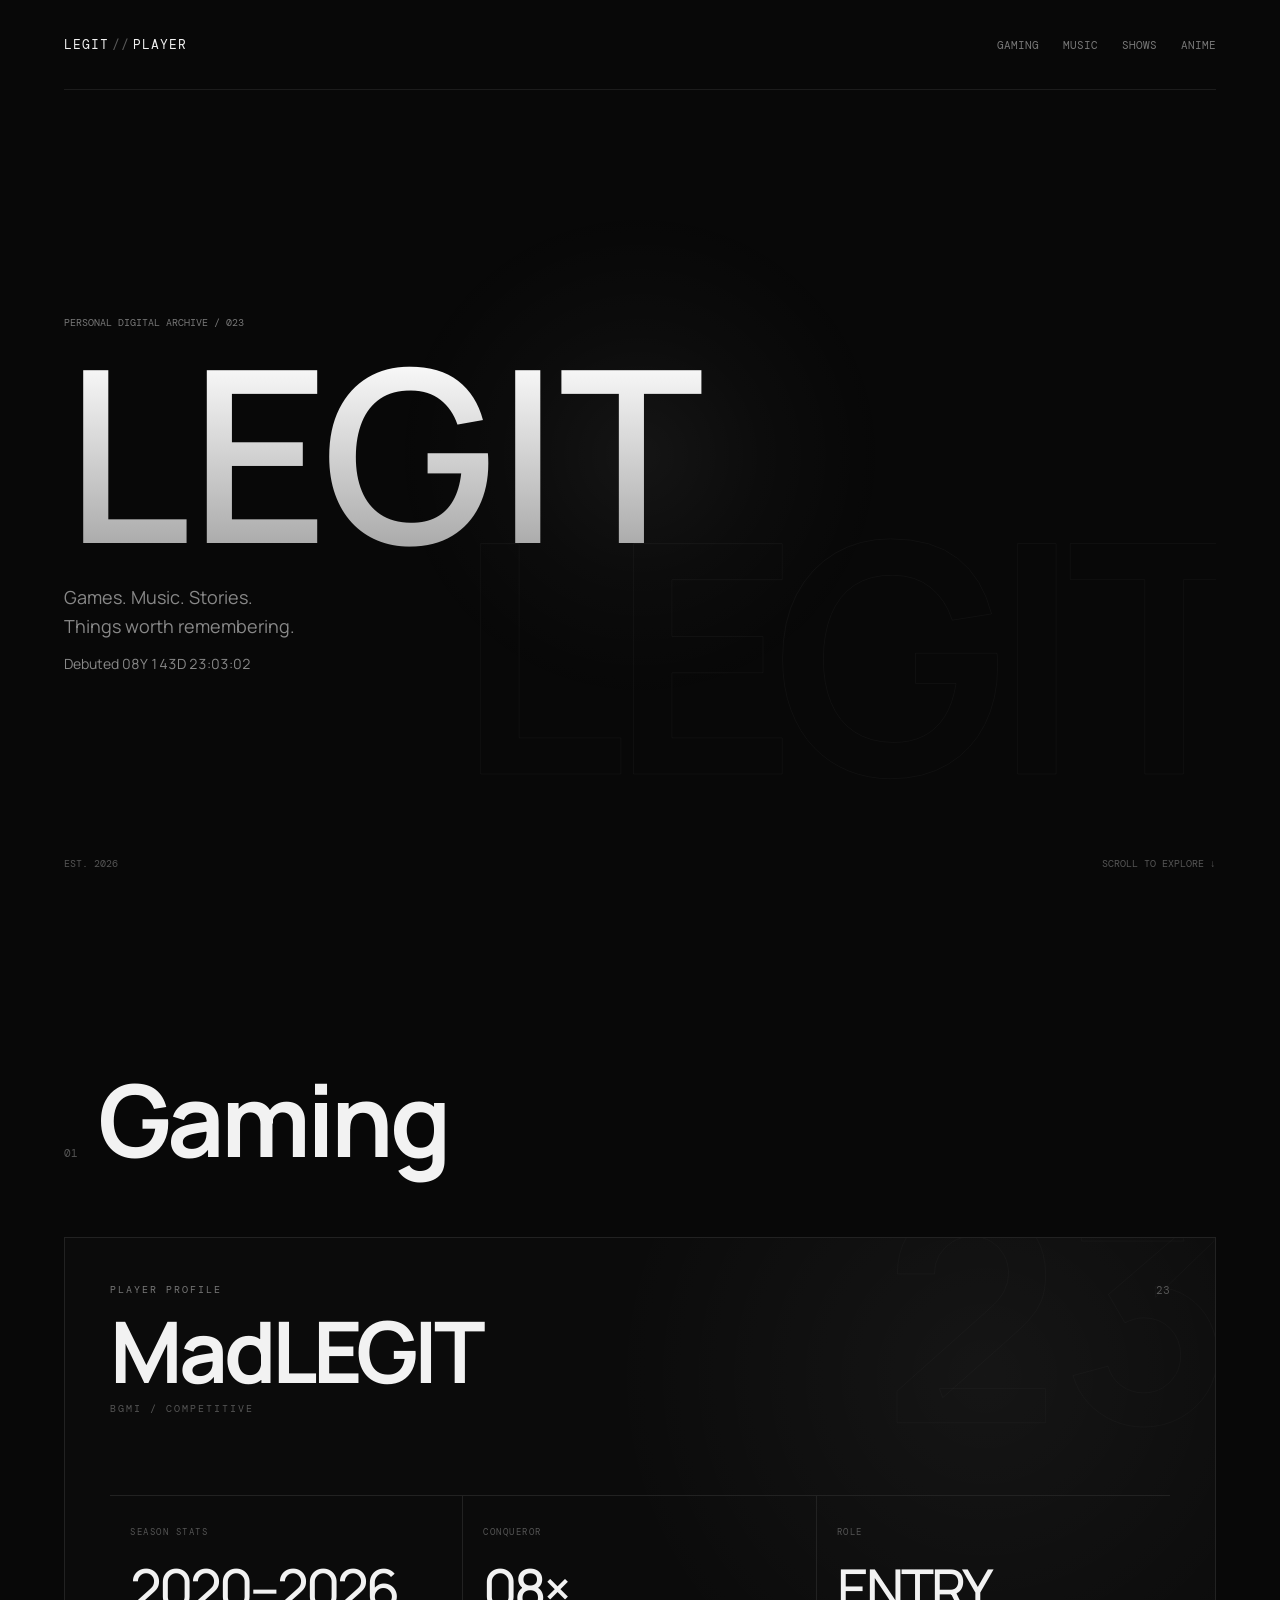
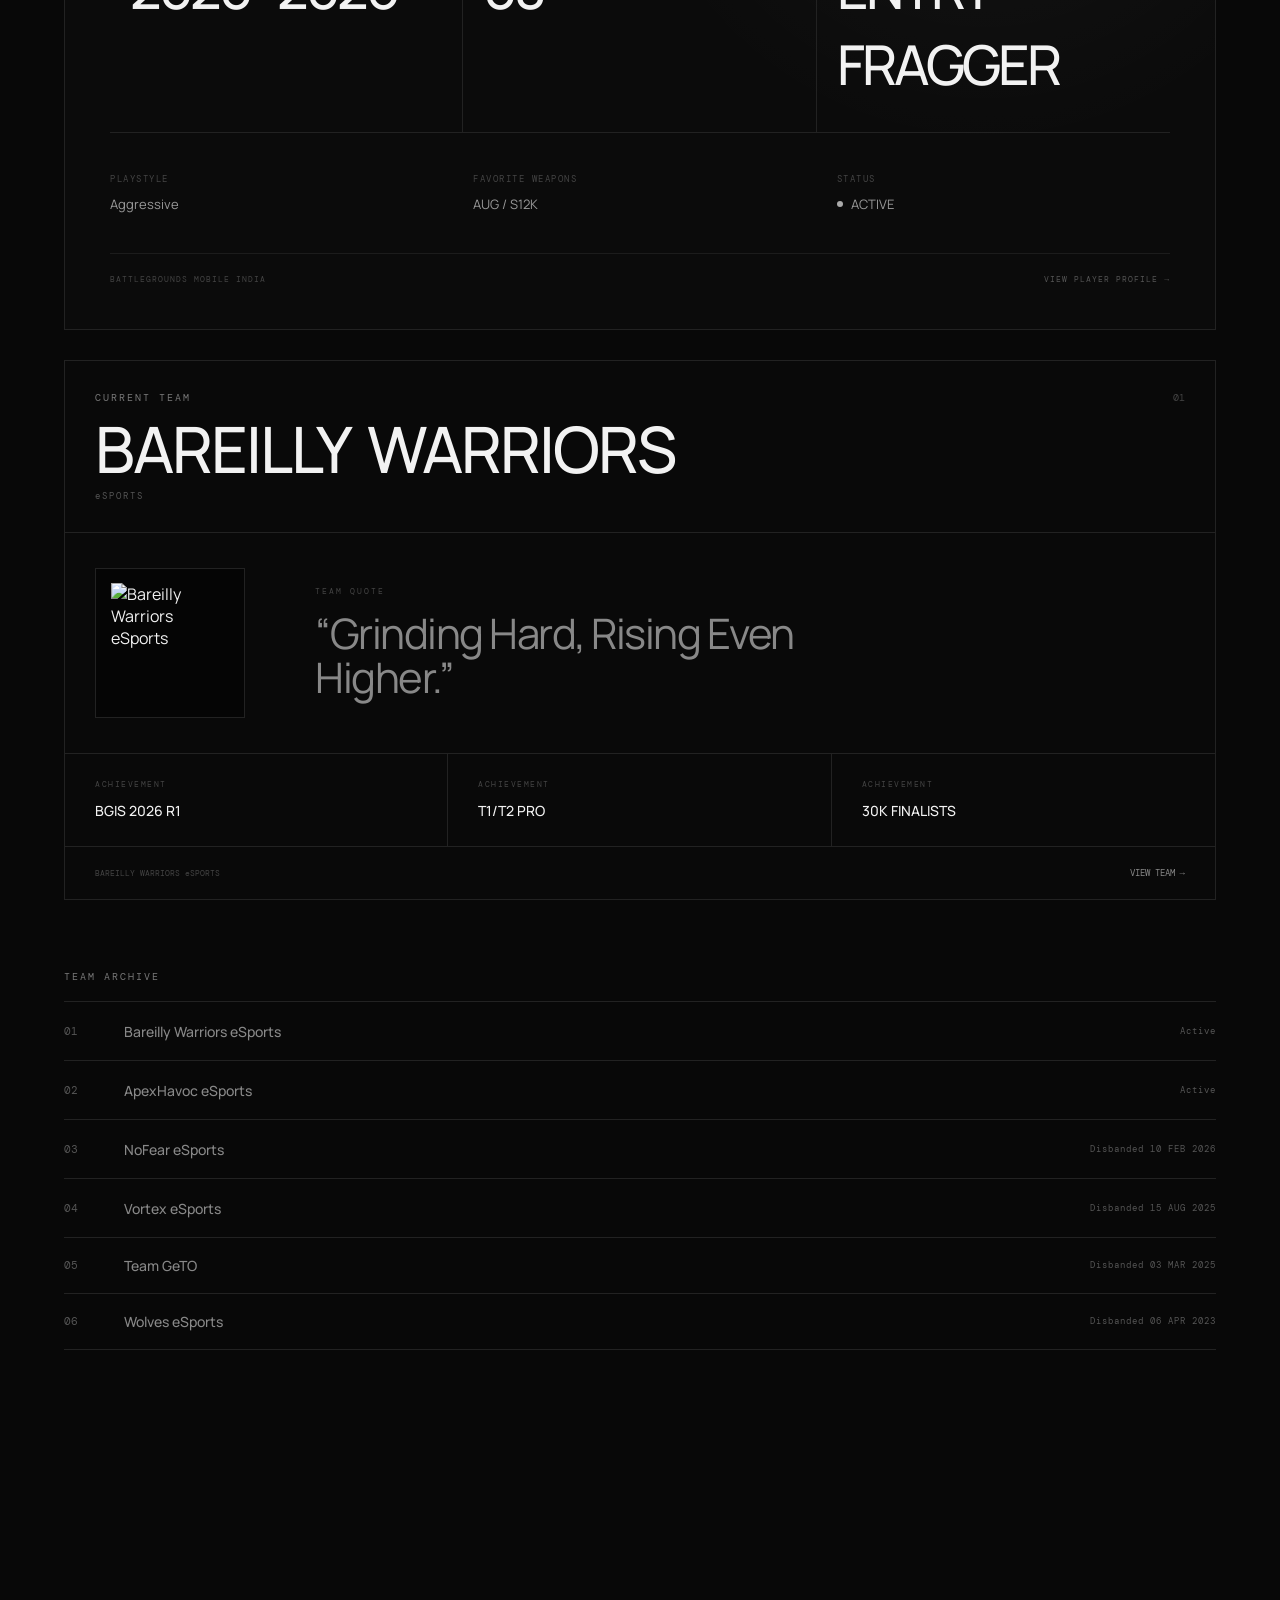
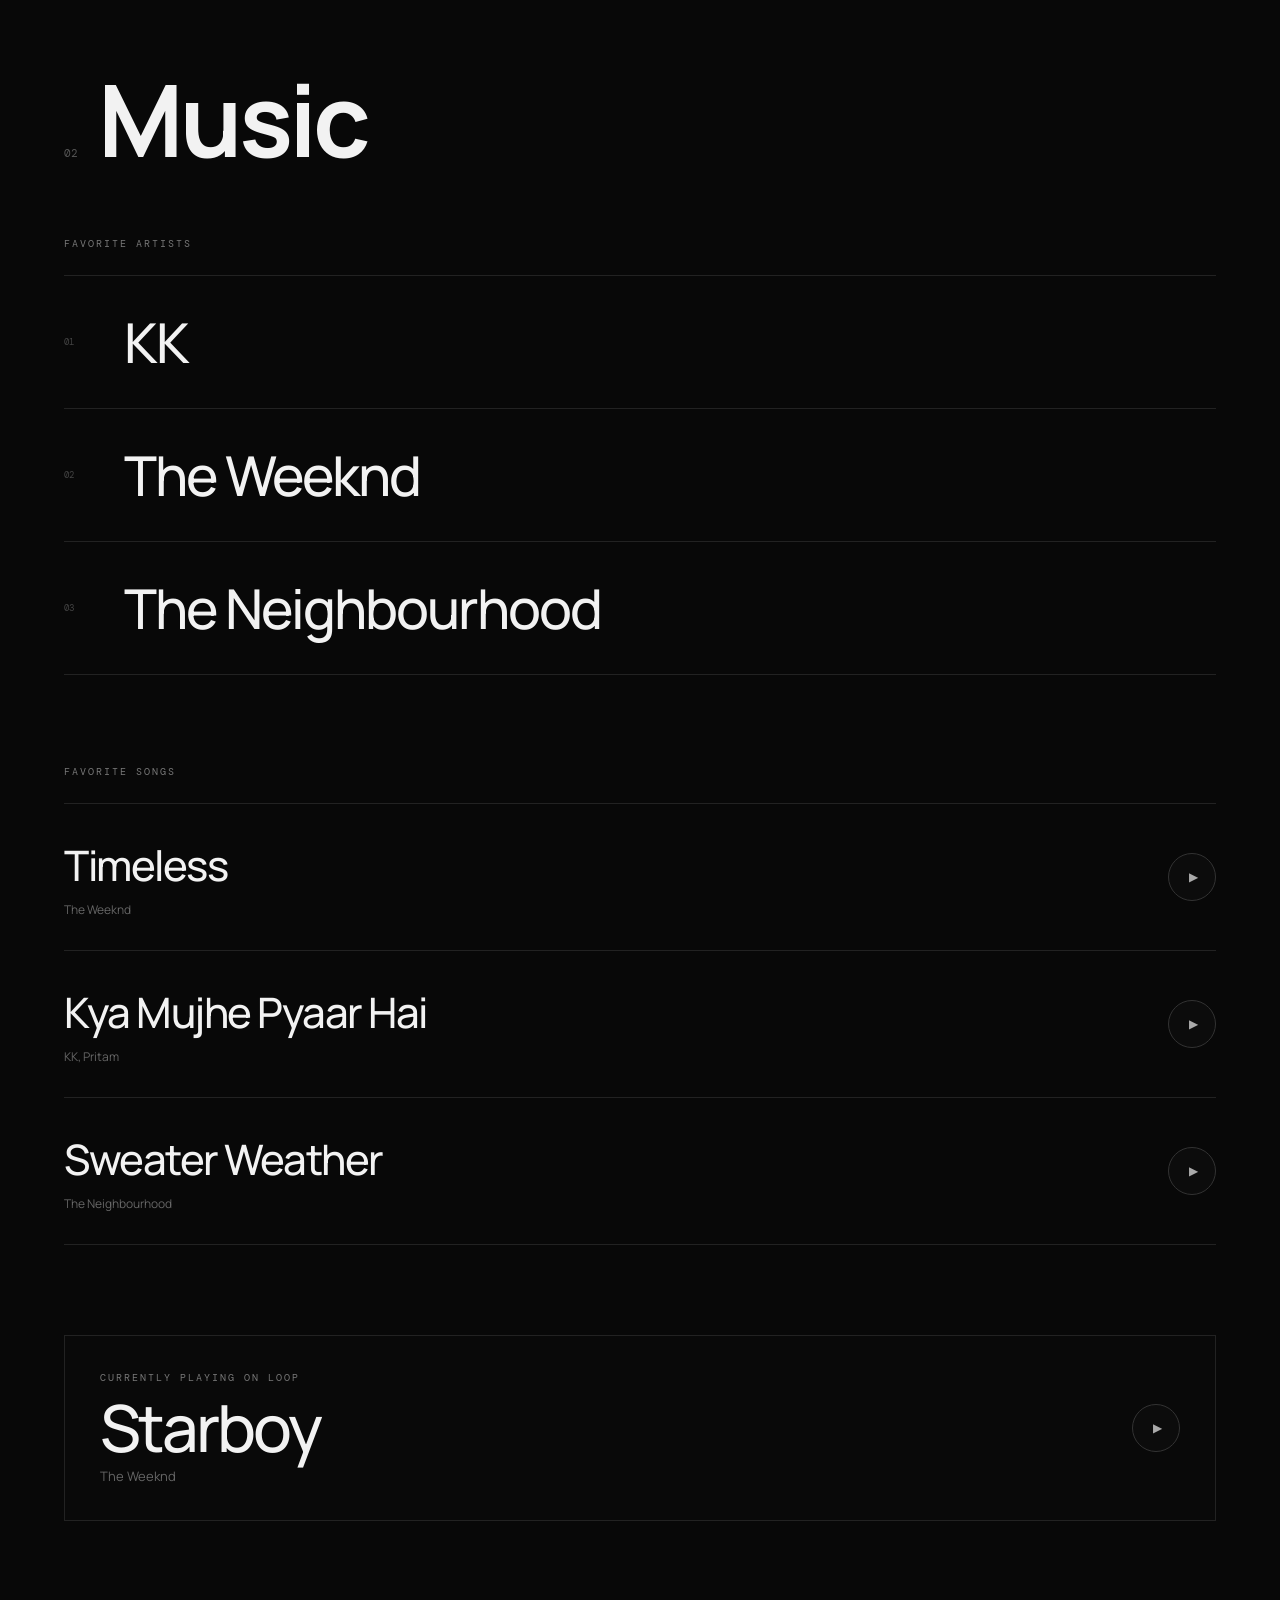
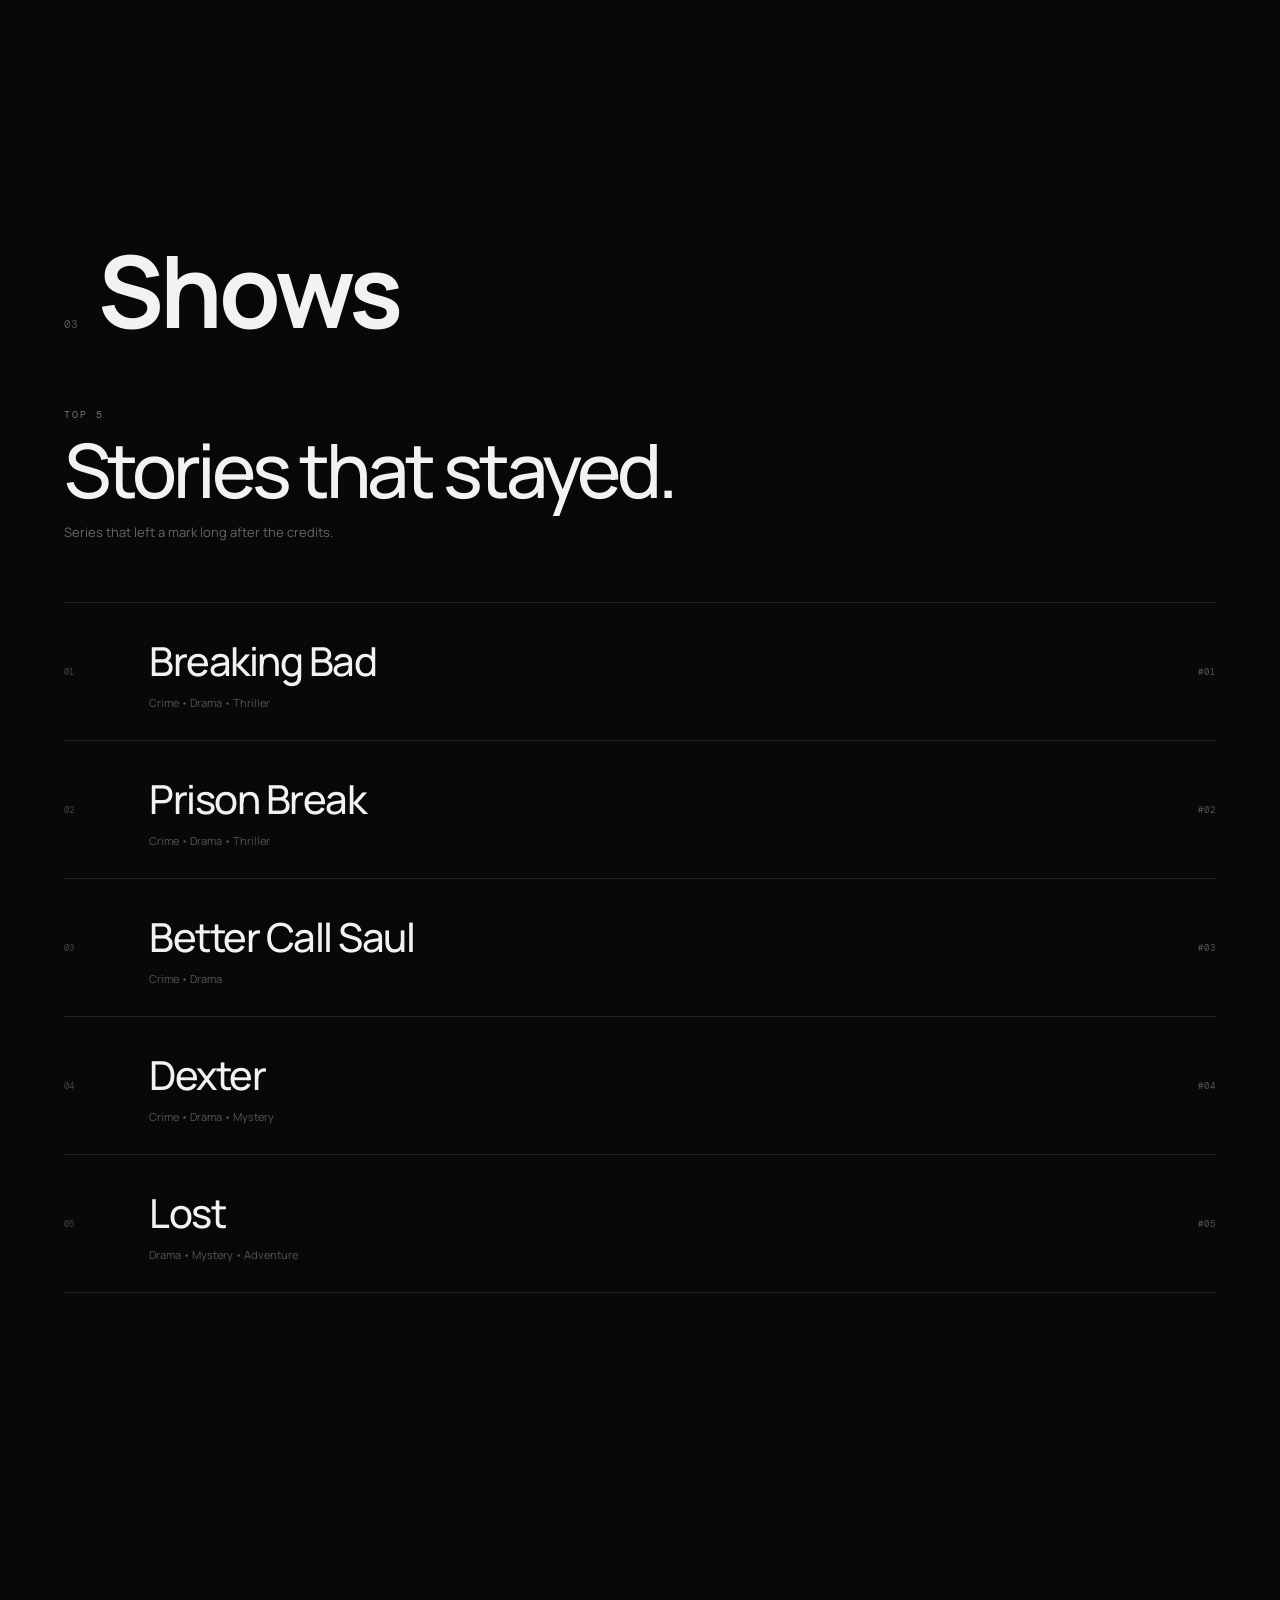
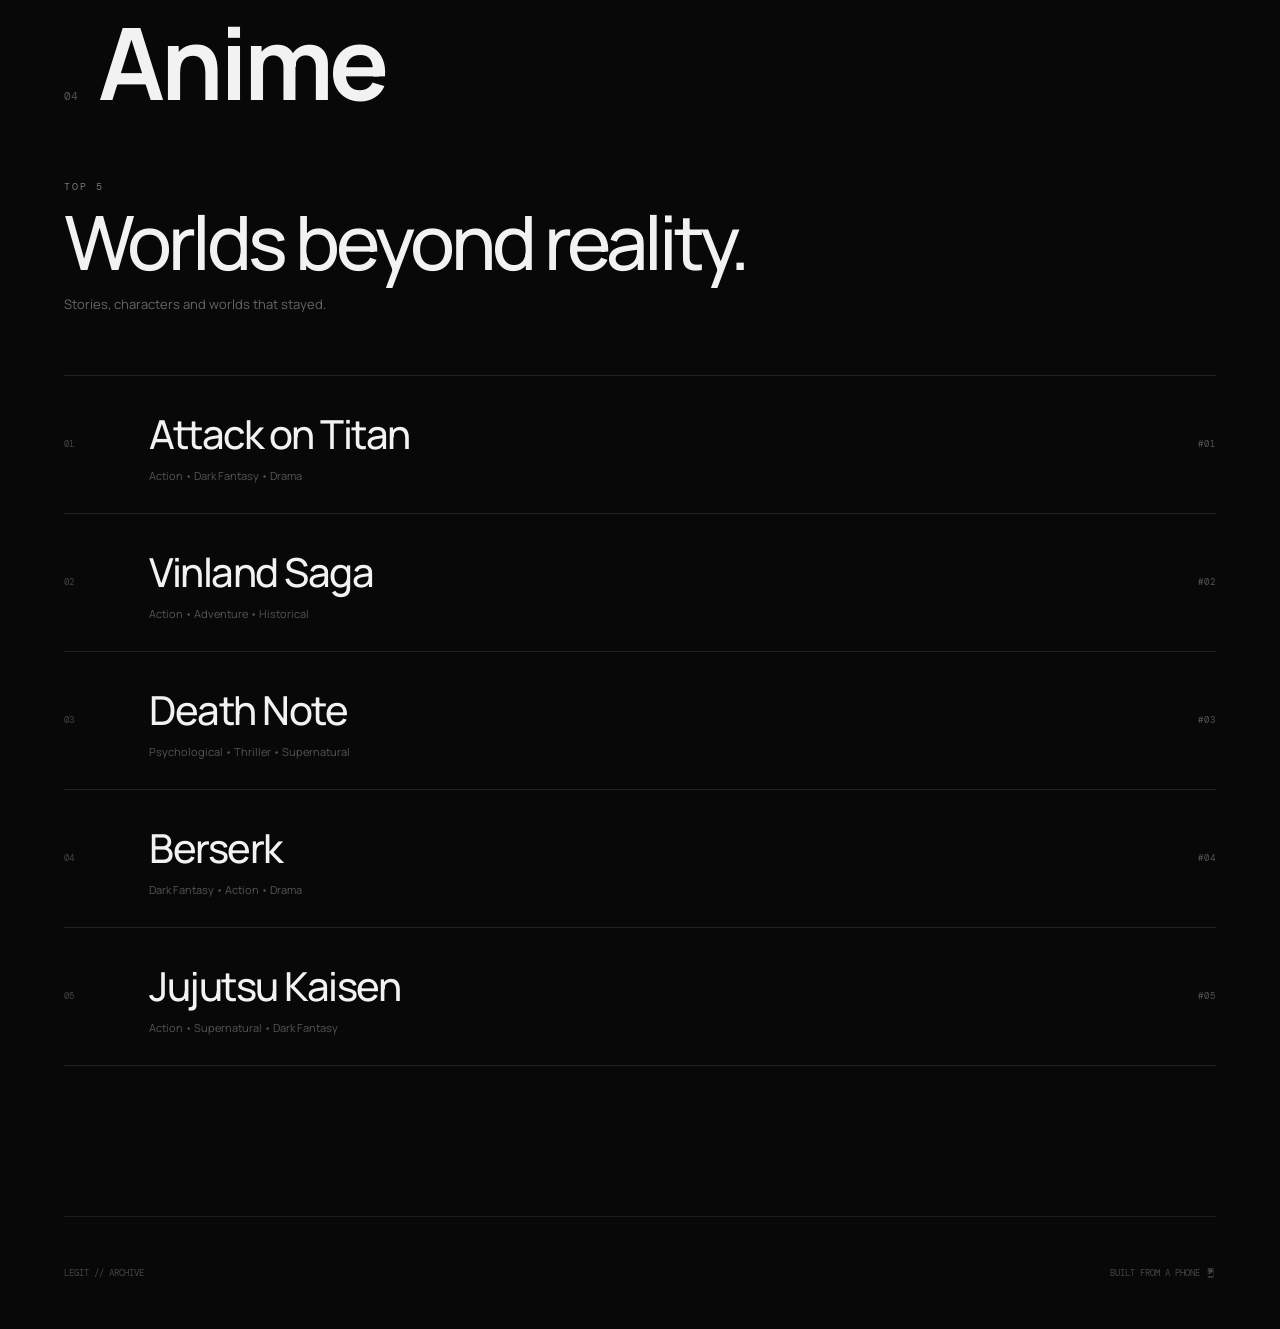
==== index.html @ 31fd77e0 "Add files via upload" ====
<!DOCTYPE html>
<html lang="en">
<head>
    <meta charset="UTF-8">
    <meta name="viewport" content="width=device-width, initial-scale=1.0">

    <title>LEGIT // ARCHIVE</title>

    <link rel="stylesheet" href="style.css">
</head>

<body>

    <main class="site">

        <!-- NAVIGATION -->
        <nav class="navbar">
            <a href="index.html" class="logo">
    LEGIT<span>//</span>PLAYER
</a>

            <div class="nav-links">
                <a href="#gaming">Gaming</a>
                <a href="#music">Music</a>
                <a href="#shows">Shows</a>
                <a href="#anime">Anime</a>
            </div>
        </nav>


        <!-- HERO -->
        <section class="hero">

    <div class="hero-glow"></div>

    <div class="hero-content">

        <p class="eyebrow">PERSONAL DIGITAL ARCHIVE / 023</p>

        <h1>LEGIT</h1>

        <p class="hero-subtitle">
            Games. Music. Stories.<br>
            Things worth remembering.
        </p>
        <p class="archive-debut">
    Debuted <span id="debut-timer">00Y 00D 00:00:00</span>
</p>

    </div>

    <div class="hero-ghost">
        LEGIT
    </div>

    <div class="hero-bottom">
        <span>EST. 2026</span>
        <span>SCROLL TO EXPLORE ↓</span>
    </div>

</section>


        <!-- GAMING -->
        <section class="section gaming-section" id="gaming">

    <div class="section-heading">
        <span>01</span>
        <h2>Gaming</h2>
    </div>


    <div class="player-card">

        <!-- TOP -->

        <div class="player-top">

            <div>
                <p class="label">PLAYER PROFILE</p>

                <a href="player.html" class="player-name-link">
    <h3>MadLEGIT</h3>
</a>

                <p class="player-game">
                    BGMI / COMPETITIVE
                </p>
            </div>

            <div class="player-number">
                23
            </div>

        </div>


        <!-- STATS -->

        <div class="player-stats">

            <div class="big-stat">
                <span>SEASON STATS</span>
                <strong>
    <a href="kd.html">2020–2026</a>
</strong>
            </div>

            <div class="big-stat">
                <span>CONQUEROR</span>
                <strong>08×</strong>
            </div>

            <div class="big-stat">
                <span>ROLE</span>
                <strong>ENTRY FRAGGER</strong>
            </div>

        </div>


        <!-- DETAILS -->

        <div class="player-details">

            <div class="detail">

                <span class="detail-label">
                    PLAYSTYLE
                </span>

                <p>
                    Aggressive
                </p>

            </div>


            <div class="detail">

                <span class="detail-label">
                    FAVORITE WEAPONS
                </span>

                <p>
                    AUG / S12K
                </p>

            </div>


            <div class="detail">

                <span class="detail-label">
                    STATUS
                </span>

                <p class="status">
                    <span></span>
                    ACTIVE
                </p>

            </div>

        </div>


        <!-- FOOTER -->

        <div class="player-footer">

    <span>
        BATTLEGROUNDS MOBILE INDIA
    </span>

    <a href="player.html">
        VIEW PLAYER PROFILE →
    </a>

</div>

        </div>


    <!-- CURRENT TEAM -->

    <div class="current-team-card">

        <div class="team-card-top">

            <div>
                <p class="label">CURRENT TEAM</p>

                <h3>BAREILLY WARRIORS</h3>

                <p class="team-card-type">
                    eSPORTS
                </p>
            </div>

            <div class="team-card-number">
                01
            </div>

        </div>


        <div class="team-card-middle">

            <div class="team-mini-logo">
                <img
                    src="assets/bareilly-warriors-logo.png"
                    alt="Bareilly Warriors eSports"
                >
            </div>

            <div class="team-quote">
                <span>TEAM QUOTE</span>

                <p>
                    “Grinding Hard, Rising Even Higher.”
                </p>
            </div>

        </div>


        <div class="team-card-stats">

            <div>
                <span>ACHIEVEMENT</span>
                <strong>BGIS 2026 R1</strong>
            </div>

            <div>
                <span>ACHIEVEMENT</span>
                <strong>T1/T2 PRO</strong>
            </div>

            <div>
                <span>ACHIEVEMENT</span>
                <strong>30K FINALISTS</strong>
            </div>

        </div>


        <div class="team-card-footer">

            <span>
                BAREILLY WARRIORS eSPORTS
            </span>

            <a href="team.html">
                VIEW TEAM →
            </a>

        </div>

    </div>
    
          <!-- TEAM ARCHIVE -->

<div class="team-archive">

    <div class="team-archive-heading">
        <p class="label">TEAM ARCHIVE</p>
    </div>

    <div class="team-archive-list">

        <div class="team-archive-item">
            <span class="team-archive-number">01</span>
            <a href="team.html">
                <strong>Bareilly Warriors eSports</strong>
            </a>
            <span class="team-archive-status">Active</span>
        </div>

        <div class="team-archive-item">
            <span class="team-archive-number">02</span>
            <a href="team2.html">
                <strong>ApexHavoc eSports</strong>
            </a>
            <span class="team-archive-status">Active</span>
        </div>

        <div class="team-archive-item">
            <span class="team-archive-number">03</span>
            <a href="team4.html">
                <strong>NoFear eSports</strong>
            </a>
            <span class="team-archive-status">Disbanded 10 FEB 2026</span>
        </div>

        <div class="team-archive-item">
            <span class="team-archive-number">04</span>
            <a href="team3.html">
                <strong>Vortex eSports</strong>
            </a>
            <span class="team-archive-status">Disbanded 15 AUG 2025</span>
        </div>

        <div class="team-archive-item">
            <span class="team-archive-number">05</span>
            <strong>Team GeTO</strong>
            <span class="team-archive-status">Disbanded 03 MAR 2025</span>
        </div>

        <div class="team-archive-item">
            <span class="team-archive-number">06</span>
            <strong>Wolves eSports</strong>
            <span class="team-archive-status">Disbanded 06 APR 2023</span>
        </div>

    </div>

</div>

</section>


        <!-- MUSIC -->
<section class="section" id="music">

    <div class="section-heading">
        <span>02</span>
        <h2>Music</h2>
    </div>


    <!-- FAVORITE ARTISTS -->

    <div class="music-block">

        <div class="music-block-heading">
            <p class="label">FAVORITE ARTISTS</p>
        </div>

        <div class="artist-list">

            <div class="artist-item">
                <span>01</span>
                <strong>KK</strong>
            </div>

            <div class="artist-item">
                <span>02</span>
                <strong>The Weeknd</strong>
            </div>

            <div class="artist-item">
                <span>03</span>
                <strong>The Neighbourhood</strong>
            </div>

        </div>

    </div>


    <!-- FAVORITE SONGS -->

    <div class="music-block">

        <div class="music-block-heading">
            <p class="label">FAVORITE SONGS</p>
        </div>

        <div class="song-list">

    <div class="song-item">

        <div class="song-info">
            <h3>Timeless</h3>
            <p>The Weeknd</p>
        </div>

        <button class="play-btn" data-song="music/timeless.mp3">
            ▶
        </button>

    </div>


    <div class="song-item">

        <div class="song-info">
            <h3>Kya Mujhe Pyaar Hai</h3>
            <p>KK, Pritam</p>
        </div>

        <button class="play-btn" data-song="music/kya-mujhe-pyaar-hai.mp3">
            ▶
        </button>

    </div>


    <div class="song-item">

        <div class="song-info">
            <h3>Sweater Weather</h3>
            <p>The Neighbourhood</p>
        </div>

        <button class="play-btn" data-song="music/sweater-weather.mp3">
            ▶
        </button>

    </div>

</div>

    </div>


    <!-- CURRENTLY PLAYING -->

    <div class="now-playing">

    <div class="now-playing-info">

        <p class="label">
            CURRENTLY PLAYING ON LOOP
        </p>

        <h3>Starboy</h3>

        <p>The Weeknd</p>

    </div>

    <button
        class="play-btn"
        data-song="music/starboy.mp3"
    >
        ▶
    </button>

</div>

</div>

    </div>

</section>


   <!-- SHOWS -->
<section class="section" id="shows">

    <div class="section-heading">
        <span>03</span>
        <h2>Shows</h2>
    </div>

    <div class="shows-intro">

        <p class="label">TOP 5</p>

        <h3>Stories that stayed.</h3>

        <p>
            Series that left a mark long after the credits.
        </p>

    </div>

    <div class="show-list">

        <!-- 01 -->
        <div class="show-item">

            <span class="show-number">01</span>

            <div class="show-info">

                <button class="show-title" type="button">
                    Breaking Bad
                </button>

                <p>Crime • Drama • Thriller</p>

                <div class="watch-panel">
                    <a href="https://www.fmovies.gd/tv/1396" target="_blank">
                        WATCH NOW →
                    </a>
                </div>

            </div>

            <span class="show-status">#01</span>

        </div>


        <!-- 02 -->
        <div class="show-item">

            <span class="show-number">02</span>

            <div class="show-info">

                <button class="show-title" type="button">
                    Prison Break
                </button>

                <p>Crime • Drama • Thriller</p>

                <div class="watch-panel">
                    <a href="https://www.fmovies.gd/tv/2288" target="_blank">
                        WATCH NOW →
                    </a>
                </div>

            </div>

            <span class="show-status">#02</span>

        </div>


        <!-- 03 -->
        <div class="show-item">

            <span class="show-number">03</span>

            <div class="show-info">

                <button class="show-title" type="button">
                    Better Call Saul
                </button>

                <p>Crime • Drama</p>

                <div class="watch-panel">
                    <a href="https://www.fmovies.gd/tv/60059" target="_blank">
                        WATCH NOW →
                    </a>
                </div>

            </div>

            <span class="show-status">#03</span>

        </div>


        <!-- 04 -->
        <div class="show-item">

            <span class="show-number">04</span>

            <div class="show-info">

                <button class="show-title" type="button">
                    Dexter
                </button>

                <p>Crime • Drama • Mystery</p>

                <div class="watch-panel">
                    <a href="https://www.fmovies.gd/tv/1405" target="_blank">
                        WATCH NOW →
                    </a>
                </div>

            </div>

            <span class="show-status">#04</span>

        </div>


        <!-- 05 -->
        <div class="show-item">

            <span class="show-number">05</span>

            <div class="show-info">

                <button class="show-title" type="button">
                    Lost
                </button>

                <p>Drama • Mystery • Adventure</p>

                <div class="watch-panel">
                    <a href="https://www.fmovies.gd/tv/4607" target="_blank">
                        WATCH NOW →
                    </a>
                </div>

            </div>

            <span class="show-status">#05</span>

        </div>

    </div>

</section>


<!-- ANIME -->
<section class="section" id="anime">

    <div class="section-heading">
        <span>04</span>
        <h2>Anime</h2>
    </div>

    <div class="shows-intro">

        <p class="label">TOP 5</p>

        <h3>Worlds beyond reality.</h3>

<p>
    Stories, characters and worlds that stayed.
</p>

    </div>

    <div class="show-list">

        <!-- 01 -->
        <div class="show-item">

            <span class="show-number">01</span>

            <div class="show-info">
                <button class="show-title" type="button">
                    Attack on Titan
                </button>

                <p>Action • Dark Fantasy • Drama</p>
            </div>

            <span class="show-status">#01</span>

        </div>


        <!-- 02 -->
        <div class="show-item">

            <span class="show-number">02</span>

            <div class="show-info">
                <button class="show-title" type="button">
                    Vinland Saga
                </button>

                <p>Action • Adventure • Historical</p>
            </div>

            <span class="show-status">#02</span>

        </div>


        <!-- 03 -->
        <div class="show-item">

            <span class="show-number">03</span>

            <div class="show-info">
                <button class="show-title" type="button">
                    Death Note
                </button>

                <p>Psychological • Thriller • Supernatural</p>
            </div>

            <span class="show-status">#03</span>

        </div>


        <!-- 04 -->
        <div class="show-item">

            <span class="show-number">04</span>

            <div class="show-info">
                <button class="show-title" type="button">
                    Berserk
                </button>

                <p>Dark Fantasy • Action • Drama</p>
            </div>

            <span class="show-status">#04</span>

        </div>


        <!-- 05 -->
        <div class="show-item">

            <span class="show-number">05</span>

            <div class="show-info">
                <button class="show-title" type="button">
                    Jujutsu Kaisen
                </button>

                <p>Action • Supernatural • Dark Fantasy</p>
            </div>

            <span class="show-status">#05</span>

        </div>

    </div>

</section>


        <!-- FOOTER -->
        <footer>
            <span>LEGIT // ARCHIVE</span>
            <span>BUILT FROM A PHONE 📱</span>
        </footer>

    </main>

    <script src="script.js"></script>

</body>
</html>
---- style.css ----
@import url('https://fonts.googleapis.com/css2?family=DM+Mono:wght@400;500&family=Manrope:wght@400;500;600;700&display=swap');


/* RESET */

* {
    margin: 0;
    padding: 0;
    box-sizing: border-box;
}

html {
    scroll-behavior: smooth;
}

body {
    background: #080808;
    color: #f2f2f2;
    font-family: "Manrope", sans-serif;
}


/* GLOBAL */

.site {
    width: min(1200px, 100%);
    margin: auto;
    padding: 0 24px;
}

a {
    color: inherit;
    text-decoration: none;
}


/* NAVBAR */

.navbar {
    height: 90px;

    display: flex;
    align-items: center;
    justify-content: space-between;

    border-bottom: 1px solid #1c1c1c;
}

.logo {
    font-family: "DM Mono", monospace;
    font-size: 13px;
    letter-spacing: 1px;
}

.logo span {
    opacity: 0.35;
    margin: 0 3px;
}

.nav-links {
    display: flex;
    gap: 24px;
}

.nav-links a {
    font-family: "DM Mono", monospace;
    font-size: 11px;
    text-transform: uppercase;
    color: #777;

    transition: color 0.3s ease;
}

.nav-links a:hover {
    color: white;
}


/* HERO */

.hero {
    min-height: calc(100vh - 90px);

    display: flex;
    flex-direction: column;
    justify-content: center;

    position: relative;
}

.eyebrow,
.label {
    font-family: "DM Mono", monospace;
    font-size: 10px;
    letter-spacing: 2px;
    color: #777;
    text-transform: uppercase;
}

.hero h1 {
    font-size: clamp(90px, 20vw, 240px);
    line-height: 0.85;
    letter-spacing: -9px;

    margin: 20px 0 30px;
}

.hero-subtitle {
    font-size: 18px;
    line-height: 1.6;
    color: #888;
}

.hero-bottom {
    position: absolute;
    bottom: 30px;
    left: 0;
    right: 0;

    display: flex;
    justify-content: space-between;

    font-family: "DM Mono", monospace;
    font-size: 10px;
    color: #555;
}


/* SECTIONS */

.section {
    padding: 150px 0;
}

.section-heading {
    display: flex;
    align-items: baseline;
    gap: 20px;

    margin-bottom: 50px;
}

.section-heading span {
    font-family: "DM Mono", monospace;
    font-size: 11px;
    color: #555;
}

.section-heading h2 {
    font-size: clamp(48px, 9vw, 100px);
    letter-spacing: -4px;
}


/* GAMING */

.gaming-card,
.placeholder-card {
    border: 1px solid #222;
    background: #0d0d0d;

    padding: 45px;

    border-radius: 4px;
}

.gaming-card h3,
.placeholder-card h3 {
    font-size: 36px;
    margin: 12px 0 6px;
}

.muted {
    color: #666;
    font-size: 14px;
}

.stats {
    display: grid;
    grid-template-columns: repeat(3, 1fr);

    margin-top: 60px;

    border-top: 1px solid #222;
}

.stat {
    padding: 30px 20px 10px;

    border-right: 1px solid #222;
}

.stat:last-child {
    border-right: none;
}

.stat strong {
    display: block;

    font-size: 42px;
    font-weight: 500;
    letter-spacing: -2px;
}

.stat span {
    font-family: "DM Mono", monospace;
    font-size: 9px;
    color: #666;
}


/* FOOTER */

footer {
    padding: 50px 0;

    border-top: 1px solid #1c1c1c;

    display: flex;
    justify-content: space-between;

    font-family: "DM Mono", monospace;
    font-size: 9px;
    color: #444;
}


/* MOBILE */

@media (max-width: 600px) {

    .site {
        padding: 0 18px;
    }

    .navbar {
        height: 70px;
    }

    .nav-links {
        gap: 10px;
    }

    .nav-links a {
        font-size: 8px;
    }

    .hero h1 {
        letter-spacing: -5px;
    }

    .hero-subtitle {
        font-size: 15px;
    }

    .section {
        padding: 100px 0;
    }

    .gaming-card,
    .placeholder-card {
        padding: 25px;
    }

    .stats {
        grid-template-columns: 1fr;
    }

    .stat {
        border-right: none;
        border-bottom: 1px solid #222;
        padding: 20px 0;
    }

    .stat:last-child {
        border-bottom: none;
    }

    footer {
        flex-direction: column;
        gap: 10px;
    }
}

/* ========================================
   CINEMATIC HERO
======================================== */

.hero {
    overflow: hidden;
}


/* Atmospheric glow */

.hero-glow {
    position: absolute;

    width: 500px;
    height: 500px;

    left: 50%;
    top: 45%;

    transform: translate(-50%, -50%);

    background: radial-gradient(
        circle,
        rgba(255, 255, 255, 0.055) 0%,
        rgba(255, 255, 255, 0.018) 35%,
        transparent 70%
    );

    pointer-events: none;
}


/* Main content */

.hero-content {
    position: relative;
    z-index: 2;

    animation: heroIn 1s ease forwards;
}


/* Giant background typography */

.hero-ghost {
    position: absolute;

    right: -30px;
    bottom: 30px;

    font-size: clamp(100px, 25vw, 320px);
    font-weight: 700;

    letter-spacing: -15px;

    color: transparent;

    -webkit-text-stroke: 1px rgba(255, 255, 255, 0.035);

    pointer-events: none;
    user-select: none;
}


/* Little entrance animation */

@keyframes heroIn {

    from {
        opacity: 0;
        transform: translateY(25px);
    }

    to {
        opacity: 1;
        transform: translateY(0);
    }

}


/* Slightly more cinematic title */

.hero h1 {
    position: relative;

    font-weight: 600;

    background: linear-gradient(
        180deg,
        #ffffff 0%,
        #a8a8a8 100%
    );

    -webkit-background-clip: text;
    background-clip: text;

    color: transparent;
}


/* Mobile */

@media (max-width: 600px) {

    .hero-ghost {
        right: -15px;
        bottom: 80px;

        font-size: 120px;
        letter-spacing: -8px;
    }

    .hero-glow {
        width: 300px;
        height: 300px;
    }

}

/* ========================================
   GAMING PLAYER CARD
======================================== */

.player-card {
    position: relative;

    overflow: hidden;

    background:
        radial-gradient(
            circle at 80% 20%,
            rgba(255,255,255,0.045),
            transparent 35%
        ),
        #0b0b0b;

    border: 1px solid #222;

    padding: 45px;

    transition:
        transform 0.5s ease,
        border-color 0.5s ease;
}


/* subtle hover */

.player-card:hover {
    transform: translateY(-5px);
    border-color: #333;
}


/* giant background number */

.player-card::after {
    content: "23";

    position: absolute;

    right: -20px;
    top: -80px;

    font-size: 300px;
    font-weight: 700;

    line-height: 1;

    color: transparent;

    -webkit-text-stroke: 1px rgba(255,255,255,0.025);

    pointer-events: none;
}


/* TOP */

.player-top {
    position: relative;
    z-index: 2;

    display: flex;
    justify-content: space-between;
    align-items: flex-start;
}


.player-top h3 {
    font-size: clamp(45px, 8vw, 85px);

    line-height: 0.95;

    letter-spacing: -4px;

    margin: 15px 0 10px;
}


.player-game {
    font-family: "DM Mono", monospace;

    font-size: 10px;

    letter-spacing: 2px;

    color: #555;
}


.player-number {
    font-family: "DM Mono", monospace;

    font-size: 11px;

    color: #555;
}


/* STATS */

.player-stats {
    position: relative;
    z-index: 2;

    display: grid;

    grid-template-columns:
        1fr 1fr 1fr;

    margin-top: 80px;

    border-top: 1px solid #222;
    border-bottom: 1px solid #222;
}


.big-stat {
    padding: 30px 20px;

    border-right: 1px solid #222;
}


.big-stat:last-child {
    border-right: none;
}


.big-stat span {
    display: block;

    font-family: "DM Mono", monospace;

    font-size: 9px;

    letter-spacing: 1.5px;

    color: #555;

    margin-bottom: 12px;
}


.big-stat strong {
    display: block;

    font-size: clamp(30px, 5vw, 55px);

    font-weight: 500;

    letter-spacing: -3px;
}


/* DETAILS */

.player-details {
    position: relative;
    z-index: 2;

    display: grid;

    grid-template-columns:
        1fr 1fr 1fr;

    gap: 30px;

    padding: 40px 0;
}


.detail-label {
    display: block;

    font-family: "DM Mono", monospace;

    font-size: 9px;

    letter-spacing: 1.5px;

    color: #444;

    margin-bottom: 10px;
}


.detail p {
    font-size: 13px;

    color: #999;
}


.status {
    display: flex;

    align-items: center;

    gap: 8px;
}


.status span {
    width: 6px;
    height: 6px;

    background: #aaa;

    border-radius: 50%;
}


/* FOOTER */

.player-footer {
    position: relative;
    z-index: 2;

    display: flex;

    justify-content: space-between;

    padding-top: 20px;

    border-top: 1px solid #1c1c1c;

    font-family: "DM Mono", monospace;

    font-size: 8px;

    color: #444;

    letter-spacing: 1px;
}


/* MOBILE */

@media (max-width: 600px) {

    .player-card {
        padding: 25px;
    }


    .player-top h3 {
        font-size: 48px;
        letter-spacing: -3px;
    }


    .player-stats {
        grid-template-columns: 1fr;
    }


    .big-stat {
        border-right: none;

        border-bottom: 1px solid #222;
    }


    .big-stat:last-child {
        border-bottom: none;
    }


    .player-details {
        grid-template-columns: 1fr;

        gap: 25px;
    }


    .player-footer {
        flex-direction: column;

        gap: 8px;
    }


    .player-card::after {
        font-size: 180px;

        right: -10px;
        top: -20px;
    }

}

/* ========================================
   PLAYER PROFILE PAGE
======================================== */

.back-link {
    font-family: "DM Mono", monospace;
    font-size: 9px;
    color: #555;
    letter-spacing: 1px;
    transition: color 0.3s ease;
}

.back-link:hover {
    color: #fff;
}


/* HERO */

.player-hero {
    min-height: 65vh;

    display: flex;
    align-items: flex-end;
    justify-content: space-between;

    padding: 100px 0 70px;

    position: relative;
    overflow: hidden;
}

.player-hero h1 {
    font-size: clamp(75px, 16vw, 190px);
    line-height: 0.8;
    letter-spacing: -8px;
    margin: 25px 0;
    font-weight: 600;

    background: linear-gradient(
        180deg,
        #fff,
        #777
    );

    -webkit-background-clip: text;
    background-clip: text;
    color: transparent;
}

.player-hero-meta {
    display: flex;
    gap: 25px;

    font-family: "DM Mono", monospace;
    font-size: 9px;
    color: #555;
    letter-spacing: 1px;
}

.player-hero-number {
    position: absolute;

    right: -10px;
    bottom: -80px;

    font-size: clamp(250px, 40vw, 550px);
    font-weight: 700;

    line-height: 1;

    color: transparent;

    -webkit-text-stroke: 1px rgba(255,255,255,0.035);

    pointer-events: none;
}


/* PROFILE STRIP */

.profile-strip {
    display: grid;
    grid-template-columns: repeat(4, 1fr);

    border-top: 1px solid #222;
    border-bottom: 1px solid #222;
}

.profile-strip > div {
    padding: 25px 20px;

    border-right: 1px solid #222;
}

.profile-strip > div:last-child {
    border-right: none;
}

.profile-strip span,
.career-stat span,
.esports-overview span {
    display: block;

    font-family: "DM Mono", monospace;
    font-size: 8px;
    letter-spacing: 1.5px;

    color: #444;

    margin-bottom: 10px;
}

.profile-strip strong {
    font-size: 12px;
    font-weight: 500;
}


/* SECTIONS */

.profile-section {
    padding: 150px 0;
}

.profile-section-heading {
    display: flex;
    gap: 20px;

    margin-bottom: 60px;
}

.profile-section-heading > span {
    font-family: "DM Mono", monospace;
    font-size: 10px;
    color: #444;
}

.profile-section-heading p {
    font-family: "DM Mono", monospace;
    font-size: 9px;
    color: #555;
    letter-spacing: 2px;
    margin-bottom: 15px;
}

.profile-section-heading h2 {
    font-size: clamp(42px, 8vw, 90px);
    line-height: 0.9;
    letter-spacing: -4px;
}


/* CLASSIC CAREER */

.career-grid {
    display: grid;

    grid-template-columns: repeat(5, 1fr);

    border-top: 1px solid #222;
    border-left: 1px solid #222;
}

.career-stat {
    min-height: 160px;

    padding: 25px;

    border-right: 1px solid #222;
    border-bottom: 1px solid #222;

    background: #0b0b0b;
}

.career-stat strong {
    display: block;

    font-size: clamp(28px, 4vw, 48px);
    font-weight: 500;

    letter-spacing: -2px;
}

.career-stat.featured {
    background: #111;
}


/* ESPORTS */

.esports-overview {
    display: grid;

    grid-template-columns: repeat(3, 1fr);

    border-top: 1px solid #222;
    border-bottom: 1px solid #222;
}

.esports-overview > div {
    padding: 35px 25px;

    border-right: 1px solid #222;
}

.esports-overview > div:last-child {
    border-right: none;
}

.esports-overview strong {
    font-size: clamp(30px, 5vw, 55px);
    font-weight: 500;
    letter-spacing: -2px;
}


/* CAREER HIGHLIGHT */

.career-highlight {
    margin-top: 50px;

    padding: 60px;

    border: 1px solid #292929;

    background:
        radial-gradient(
            circle at 80% 50%,
            rgba(255,255,255,0.05),
            transparent 40%
        ),
        #0b0b0b;
}

.career-highlight p {
    font-family: "DM Mono", monospace;
    font-size: 9px;
    color: #555;
    letter-spacing: 2px;
}

.career-highlight strong {
    display: block;

    margin: 25px 0 10px;

    font-size: clamp(55px, 10vw, 120px);
    line-height: 0.85;
    letter-spacing: -6px;
}

.career-highlight span {
    font-family: "DM Mono", monospace;
    font-size: 10px;
    color: #666;
}


/* TOURNAMENTS */

.tournament-list {
    border-top: 1px solid #222;
}

.tournament {
    display: grid;

    grid-template-columns: 70px 1fr 220px 120px;

    align-items: center;

    min-height: 150px;

    border-bottom: 1px solid #222;

    transition:
        padding 0.3s ease,
        background 0.3s ease;
}

.tournament:hover {
    padding-left: 15px;
    background: #0b0b0b;
}

.tournament-number {
    font-family: "DM Mono", monospace;
    font-size: 9px;
    color: #444;
}

.tournament-main h3 {
    font-size: 24px;
    font-weight: 500;
}

.tournament-main p {
    margin-top: 7px;

    color: #555;
    font-size: 12px;
}

.tournament-result span {
    display: block;

    font-family: "DM Mono", monospace;
    font-size: 8px;
    color: #444;
    margin-bottom: 8px;
}

.tournament-result strong {
    font-size: 15px;
    font-weight: 500;
}

.tournament-result small {
    display: block;

    margin-top: 5px;

    font-family: "DM Mono", monospace;
    font-size: 8px;
    color: #666;
}

.tournament-date {
    font-family: "DM Mono", monospace;
    font-size: 8px;
    color: #444;
}


/* TEAM HISTORY */

.team-timeline {
    border-top: 1px solid #222;
}

.team-history {
    display: grid;

    grid-template-columns: 120px 30px 1fr;

    min-height: 150px;

    border-bottom: 1px solid #222;

    padding: 35px 0;
}

.team-year {
    font-family: "DM Mono", monospace;
    font-size: 10px;
    color: #555;
}

.timeline-line {
    width: 1px;
    height: 100%;

    background: #333;

    position: relative;
}

.timeline-line::before {
    content: "";

    position: absolute;

    top: 3px;
    left: -3px;

    width: 7px;
    height: 7px;

    background: #888;

    border-radius: 50%;
}

.team-history-info h3 {
    font-size: 30px;
    font-weight: 500;
    letter-spacing: -1px;
}

.team-history-info p {
    margin-top: 8px;

    color: #777;
    font-size: 13px;
}

.team-history-info span {
    display: block;

    margin-top: 15px;

    font-family: "DM Mono", monospace;
    font-size: 8px;
    color: #444;
}

.team-history-info small {
    display: inline-block;

    margin-top: 12px;

    padding: 6px 8px;

    border: 1px solid #292929;

    font-family: "DM Mono", monospace;
    font-size: 8px;

    color: #777;
}

.team-history.current .timeline-line::before {
    background: #fff;

    box-shadow: 0 0 12px rgba(255,255,255,0.4);
}

.current-label {
    font-family: "DM Mono", monospace;
    font-size: 8px;
    letter-spacing: 2px;
    color: #aaa;
    margin-bottom: 10px;
}


/* MOBILE */

@media (max-width: 700px) {

    .player-hero {
        min-height: 70vh;
        padding: 80px 0 50px;
    }

    .player-hero h1 {
        font-size: 80px;
        letter-spacing: -5px;
    }

    .player-hero-meta {
        flex-direction: column;
        gap: 8px;
    }

    .profile-strip {
        grid-template-columns: 1fr 1fr;
    }

    .profile-strip > div:nth-child(2) {
        border-right: none;
    }

    .profile-strip > div {
        border-bottom: 1px solid #222;
    }

    .profile-section {
        padding: 100px 0;
    }

    .career-grid {
        grid-template-columns: 1fr 1fr;
    }

    .career-stat {
        min-height: 130px;
        padding: 20px;
    }

    .esports-overview {
        grid-template-columns: 1fr;
    }

    .esports-overview > div {
        border-right: none;
        border-bottom: 1px solid #222;
    }

    .esports-overview > div:last-child {
        border-bottom: none;
    }

    .career-highlight {
        padding: 30px;
    }

    .career-highlight strong {
        letter-spacing: -3px;
    }

    .tournament {
        grid-template-columns: 35px 1fr;
        gap: 10px;

        padding: 25px 0;
    }

    .tournament-result {
        grid-column: 2;
    }

    .tournament-date {
        grid-column: 2;
    }

    .team-history {
        grid-template-columns: 70px 20px 1fr;
    }

    .team-history-info h3 {
        font-size: 23px;
    }

}

.player-name-link {
    color: inherit;
    display: inline-block;
}

.player-name-link h3 {
    transition:
        opacity 0.3s ease,
        transform 0.3s ease;
}

.player-name-link:hover h3 {
    opacity: 0.65;
    transform: translateX(8px);
}

/* ========================================
   TEAM PROFILE
======================================== */

.team-hero {
    min-height: 75vh;

    display: grid;

    grid-template-columns: 0.7fr 1.3fr;

    align-items: center;

    gap: 80px;

    padding: 100px 0 80px;
}


/* TEAM LOGO */

.team-logo-wrap {
    width: min(100%, 430px);
    aspect-ratio: 1;

    display: flex;
    align-items: center;
    justify-content: center;

    border: 1px solid #222;

    background: #0b0b0b;

    overflow: hidden;
}

.team-logo-wrap img {
    width: 75%;
    height: 75%;

    object-fit: contain;

    transition: transform 0.5s ease;
}

.team-logo-wrap:hover img {
    transform: scale(1.04);
}


/* TEAM HERO TEXT */

.team-hero-content h1 {
    margin: 25px 0 10px;

    font-size: clamp(60px, 9vw, 130px);

    line-height: 0.82;

    letter-spacing: -6px;

    font-weight: 600;
}

.team-type {
    font-family: "DM Mono", monospace;

    font-size: 10px;

    letter-spacing: 3px;

    color: #555;
}

.team-hero blockquote {
    margin: 50px 0 0;

    padding-left: 20px;

    border-left: 1px solid #555;

    font-size: 18px;

    color: #777;

    line-height: 1.5;
}


/* TEAM OVERVIEW */

.team-overview {
    display: grid;

    grid-template-columns: repeat(4, 1fr);

    border-top: 1px solid #222;

    border-bottom: 1px solid #222;
}

.team-overview > div {
    padding: 28px 20px;

    border-right: 1px solid #222;
}

.team-overview > div:last-child {
    border-right: none;
}

.team-overview span {
    display: block;

    margin-bottom: 10px;

    font-family: "DM Mono", monospace;

    font-size: 8px;

    letter-spacing: 1.5px;

    color: #444;
}

.team-overview strong {
    font-size: 12px;

    font-weight: 500;
}


/* TEAM SECTIONS */

.team-section {
    padding: 150px 0;
}

.team-section-heading {
    display: flex;

    gap: 20px;

    margin-bottom: 60px;
}

.team-section-heading > span {
    font-family: "DM Mono", monospace;

    font-size: 10px;

    color: #444;
}

.team-section-heading p {
    margin-bottom: 15px;

    font-family: "DM Mono", monospace;

    font-size: 9px;

    letter-spacing: 2px;

    color: #555;
}

.team-section-heading h2 {
    font-size: clamp(42px, 8vw, 90px);

    line-height: 0.9;

    letter-spacing: -4px;
}


/* ACHIEVEMENTS */

.team-achievements {
    display: grid;

    grid-template-columns: repeat(3, 1fr);

    border-top: 1px solid #222;

    border-left: 1px solid #222;
}

.team-achievement {
    min-height: 220px;

    padding: 30px;

    border-right: 1px solid #222;

    border-bottom: 1px solid #222;

    display: flex;

    flex-direction: column;

    justify-content: space-between;
}

.team-achievement span {
    font-family: "DM Mono", monospace;

    font-size: 9px;

    color: #444;
}

.team-achievement strong {
    font-size: clamp(30px, 4vw, 55px);

    font-weight: 500;

    letter-spacing: -2px;
}

.team-achievement small {
    font-family: "DM Mono", monospace;

    font-size: 8px;

    color: #555;
}


/* ROSTER */

.roster-grid {
    display: grid;

    grid-template-columns: 1fr 1fr;

    border-top: 1px solid #222;

    border-left: 1px solid #222;
}

.roster-card {
    min-height: 260px;

    padding: 30px;

    display: flex;

    flex-direction: column;

    justify-content: space-between;

    border-right: 1px solid #222;

    border-bottom: 1px solid #222;

    background: #090909;
}

.roster-card:hover {
    background: #0d0d0d;
}

.roster-number {
    font-family: "DM Mono", monospace;

    font-size: 9px;

    color: #444;
}

.roster-info h3 {
    font-size: clamp(35px, 5vw, 65px);

    line-height: 0.9;

    letter-spacing: -3px;

    font-weight: 500;
}

.roster-info p {
    margin-top: 10px;

    font-size: 12px;

    color: #777;
}

.roster-info span {
    display: block;

    margin-top: 18px;

    font-family: "DM Mono", monospace;

    font-size: 8px;

    color: #444;
}


/* MADLEGIT LINK */

.roster-link {
    color: inherit;

    text-decoration: none;

    transition:
        background 0.3s ease,
        padding 0.3s ease;
}

.roster-link:hover {
    padding-left: 40px;

    background: #111;
}

.roster-label {
    margin-bottom: 25px;

    font-family: "DM Mono", monospace;

    font-size: 8px;

    letter-spacing: 1.5px;

    color: #666;
}


/* SUBSTITUTE */

.substitute-card {
    display: grid;

    grid-template-columns: 70px 1fr;

    align-items: center;

    min-height: 180px;

    padding: 30px;

    border: 1px solid #222;

    background: #090909;
}

.substitute-card h3 {
    font-size: 40px;

    font-weight: 500;

    letter-spacing: -2px;
}

.substitute-card p {
    margin-top: 8px;

    color: #777;

    font-size: 12px;
}

.substitute-card span {
    display: block;

    margin-top: 15px;

    font-family: "DM Mono", monospace;

    font-size: 8px;

    color: #444;
}


/* MOBILE */

@media (max-width: 700px) {

    .team-hero {
        grid-template-columns: 1fr;

        gap: 50px;

        padding-top: 70px;
    }

    .team-logo-wrap {
        width: 100%;

        max-width: 300px;

        margin: 0 auto;
    }

    .team-hero-content h1 {
        font-size: 65px;

        letter-spacing: -4px;
    }

    .team-hero blockquote {
        margin-top: 35px;

        font-size: 15px;
    }

    .team-overview {
        grid-template-columns: 1fr 1fr;
    }

    .team-overview > div:nth-child(2) {
        border-right: none;
    }

    .team-overview > div {
        border-bottom: 1px solid #222;
    }

    .team-section {
        padding: 100px 0;
    }

    .team-achievements {
        grid-template-columns: 1fr;
    }

    .team-achievement {
        min-height: 170px;
    }

    .roster-grid {
        grid-template-columns: 1fr;
    }

    .roster-card {
        min-height: 220px;
    }

}

/* ========================================
   CURRENT TEAM CARD
======================================== */

.current-team-card {
    margin-top: 30px;

    border: 1px solid #222;

    background: #090909;

    transition:
        background 0.3s ease,
        border-color 0.3s ease;
}

.current-team-card:hover {
    background: #0d0d0d;
    border-color: #333;
}


.team-card-top {
    display: flex;

    justify-content: space-between;
    align-items: flex-start;

    padding: 30px;

    border-bottom: 1px solid #222;
}

.team-card-top h3 {
    margin-top: 15px;

    font-size: clamp(32px, 5vw, 60px);

    line-height: 0.9;

    letter-spacing: -3px;

    font-weight: 500;
}

.team-card-type {
    margin-top: 10px;

    font-family: "DM Mono", monospace;

    font-size: 9px;

    letter-spacing: 2px;

    color: #555;
}

.team-card-number {
    font-family: "DM Mono", monospace;

    font-size: 10px;

    color: #444;
}


/* LOGO + QUOTE */

.team-card-middle {
    display: grid;

    grid-template-columns: 180px 1fr;

    align-items: center;

    gap: 40px;

    padding: 35px 30px;

    border-bottom: 1px solid #222;
}

.team-mini-logo {
    width: 150px;
    height: 150px;

    display: flex;

    align-items: center;
    justify-content: center;

    border: 1px solid #222;

    background: #050505;
}

.team-mini-logo img {
    width: 80%;
    height: 80%;

    object-fit: contain;
}

.team-quote span {
    display: block;

    margin-bottom: 15px;

    font-family: "DM Mono", monospace;

    font-size: 8px;

    letter-spacing: 2px;

    color: #444;
}

.team-quote p {
    max-width: 600px;

    font-size: clamp(22px, 4vw, 42px);

    line-height: 1.05;

    letter-spacing: -1.5px;

    color: #888;
}


/* TEAM STATS */

.team-card-stats {
    display: grid;

    grid-template-columns: repeat(3, 1fr);

    border-bottom: 1px solid #222;
}

.team-card-stats > div {
    padding: 25px 30px;

    border-right: 1px solid #222;
}

.team-card-stats > div:last-child {
    border-right: none;
}

.team-card-stats span {
    display: block;

    margin-bottom: 10px;

    font-family: "DM Mono", monospace;

    font-size: 8px;

    letter-spacing: 1.5px;

    color: #444;
}

.team-card-stats strong {
    font-size: 14px;

    font-weight: 500;
}


/* FOOTER */

.team-card-footer {
    display: flex;

    justify-content: space-between;
    align-items: center;

    padding: 20px 30px;
}

.team-card-footer span {
    font-family: "DM Mono", monospace;

    font-size: 8px;

    color: #444;
}

.team-card-footer a {
    font-family: "DM Mono", monospace;

    font-size: 9px;

    color: #888;

    text-decoration: none;

    transition: color 0.3s ease;
}

.team-card-footer a:hover {
    color: #fff;
}


/* MOBILE */

@media (max-width: 700px) {

    .team-card-middle {
        grid-template-columns: 1fr;

        gap: 25px;
    }

    .team-mini-logo {
        width: 110px;
        height: 110px;
    }

    .team-card-stats {
        grid-template-columns: 1fr;
    }

    .team-card-stats > div {
        border-right: none;

        border-bottom: 1px solid #222;
    }

    .team-card-stats > div:last-child {
        border-bottom: none;
    }

    .team-card-footer {
        flex-direction: column;

        align-items: flex-start;

        gap: 15px;
    }

}

.big-stat strong {
    white-space: normal;
    word-spacing: 6px;
}

/* ========================================
   MUSIC
======================================== */

.music-block {
    margin-bottom: 90px;
}

.music-block-heading {
    margin-bottom: 25px;
}


/* ARTISTS */

.artist-list {
    border-top: 1px solid #222;
}

.artist-item {
    display: grid;

    grid-template-columns: 60px 1fr;

    align-items: center;

    padding: 28px 0;

    border-bottom: 1px solid #222;
}

.artist-item span,
.song-item > span {
    font-family: "DM Mono", monospace;

    font-size: 9px;

    color: #444;
}

.artist-item strong {
    font-size: clamp(28px, 5vw, 55px);

    font-weight: 500;

    letter-spacing: -2px;
}


/* SONGS */

.song-list {
    border-top: 1px solid #222;
}

.song-item {
    display: flex;

    align-items: center;
    justify-content: space-between;

    gap: 30px;

    padding: 32px 0;

    border-bottom: 1px solid #222;
}

.song-info {
    min-width: 0;
}

.song-item h3 {
    font-size: clamp(25px, 4vw, 42px);

    font-weight: 500;

    letter-spacing: -1.5px;
}

.song-item p {
    margin-top: 7px;

    font-size: 12px;

    color: #666;
}

    align-items: center;

    padding: 28px 0;

    border-bottom: 1px solid #222;
}

.song-item h3 {
    font-size: clamp(25px, 4vw, 42px);

    font-weight: 500;

    letter-spacing: -1.5px;
}

.song-item p {
    margin-top: 7px;

    font-size: 12px;

    color: #666;
}


/* NOW PLAYING */

.now-playing {
    display: flex;

    justify-content: space-between;

    align-items: center;

    padding: 35px;

    border: 1px solid #222;

    background: #090909;
}

.now-playing h3 {
    margin-top: 15px;

    font-size: clamp(35px, 6vw, 65px);

    line-height: 0.9;

    letter-spacing: -3px;

    font-weight: 500;
}

.now-playing > div:first-child > p:last-child {
    margin-top: 10px;

    color: #666;

    font-size: 13px;
}


/* PLAYING ANIMATION */

.playing-indicator {
    display: flex;

    align-items: center;

    gap: 5px;

    height: 40px;
}

.playing-indicator span {
    display: block;

    width: 3px;

    height: 15px;

    background: #777;

    animation: musicBars 0.8s ease-in-out infinite alternate;
}

.playing-indicator span:nth-child(2) {
    height: 30px;
    animation-delay: 0.15s;
}

.playing-indicator span:nth-child(3) {
    height: 22px;
    animation-delay: 0.3s;
}

.playing-indicator span:nth-child(4) {
    height: 35px;
    animation-delay: 0.45s;
}

@keyframes musicBars {

    from {
        transform: scaleY(0.45);
    }

    to {
        transform: scaleY(1);
    }

}


/* MOBILE */

@media (max-width: 700px) {

    .music-block {
        margin-bottom: 65px;
    }

    .artist-item {
        grid-template-columns: 40px 1fr;
    }

    .song-item {
        grid-template-columns: 40px 1fr;
    }

    .now-playing {
        padding: 25px;

        gap: 25px;
    }

    .playing-indicator {
        flex-shrink: 0;
    }

}

.play-btn {
    width: 48px;
    height: 48px;

    flex-shrink: 0;

    border: 1px solid #333;
    border-radius: 50%;

    background: #0c0c0c;

    color: #aaa;

    display: flex;
    align-items: center;
    justify-content: center;

    font-size: 12px;

    padding-left: 2px;

    cursor: pointer;

    transition:
        background 0.25s ease,
        color 0.25s ease,
        border-color 0.25s ease,
        transform 0.25s ease;
}

.play-btn:hover {
    background: #fff;

    color: #000;

    border-color: #fff;

    transform: scale(1.08);
}

.play-btn:active {
    transform: scale(0.94);
}

.play-btn.is-playing {
    position: relative;
    font-size: 0;
}

.play-btn.is-playing::after {
    content: "▮▮▮";

    position: absolute;

    left: 50%;
    top: 50%;

    transform: translate(-50%, -50%);

    font-size: 8px;
    letter-spacing: 1px;

    animation: pulseBars 0.8s ease-in-out infinite alternate;
}

@keyframes pulseBars {

    from {
        opacity: 0.35;
        transform: translate(-50%, -50%) scaleY(0.7);
    }

    to {
        opacity: 1;
        transform: translate(-50%, -50%) scaleY(1.2);
    }

}

/* ========================================
   TOP 5 SHOWS
======================================== */

.shows-intro {
    margin-bottom: 60px;
}

.shows-intro h3 {
    margin-top: 15px;

    font-size: clamp(38px, 7vw, 75px);

    line-height: 0.9;

    letter-spacing: -4px;

    font-weight: 500;
}

.shows-intro > p:last-child {
    margin-top: 18px;

    max-width: 500px;

    color: #666;

    font-size: 13px;

    line-height: 1.6;
}


/* SHOW LIST */

.show-list {
    display: block;
    width: 100%;
    max-width: 100%;
    border-top: 1px solid #222;
}

.show-item {
    display: grid;

    width: 100%;
    max-width: 100%;
    box-sizing: border-box;

    grid-template-columns: 60px minmax(0, 1fr) auto;

    align-items: center;

    gap: 25px;

    padding: 30px 0;

    border-bottom: 1px solid #222;
}

    transition:
        padding-left 0.25s ease,
        background 0.25s ease;
}

.show-item:hover {
    padding-left: 12px;
}

.show-number {
    font-family: "DM Mono", monospace;

    font-size: 9px;

    color: #444;
}

.show-info h3 {
    font-size: clamp(24px, 4vw, 40px);

    font-weight: 500;

    letter-spacing: -1.5px;
}

.show-info p {
    margin-top: 7px;

    font-size: 11px;

    color: #555;
}

.show-status {
    font-family: "DM Mono", monospace;

    font-size: 9px;

    letter-spacing: 1px;

    color: #555;
}


/* MOBILE */

@media (max-width: 700px) {

    .shows-intro {
        margin-bottom: 45px;
    }

    .shows-intro h3 {
        letter-spacing: -2px;
    }

    .show-item {
    grid-template-columns: 35px 1fr auto;

    gap: 12px;

    padding: 25px 0;
}

    .show-item:hover {
        padding-left: 5px;
    }

    .show-info h3 {
        letter-spacing: -1px;
    }

    .show-info p {
        font-size: 10px;
    }

}

.show-title {
    padding: 0;
    border: none;
    background: none;

    color: inherit;

    font: inherit;
    text-align: left;

    cursor: pointer;

    font-size: clamp(24px, 4vw, 40px);
    font-weight: 500;
    letter-spacing: -1.5px;

    transition: opacity 0.25s ease;
}

.show-title:hover {
    opacity: 0.55;
}

.watch-panel {
    max-height: 0;
    overflow: hidden;
    opacity: 0;

    margin-top: 0;

    transition:
        max-height 0.35s ease,
        opacity 0.25s ease,
        margin-top 0.35s ease;
}

.watch-panel.open {
    max-height: 60px;
    opacity: 1;
    margin-top: 5px;
}

.watch-panel a {
    display: inline-block;

    padding: 10px 16px;

    border: 1px solid #2a2a2a;

    color: #888;

    text-decoration: none;

    font-family: "DM Mono", monospace;
    font-size: 9px;

    letter-spacing: 1px;

    transition:
        color 0.25s ease,
        background 0.25s ease,
        border-color 0.25s ease;
}

.watch-panel a:hover {
    color: #000;
    background: #fff;
    border-color: #fff;
}

/* ANIME */

#anime .show-item {
    transition:
        padding-left 0.25s ease,
        opacity 0.25s ease;
}

#anime .show-item:hover {
    padding-left: 12px;
}

#anime .show-title:hover {
    opacity: 0.55;
}

.active-dot {
    display: inline-block;
    width: 6px;
    height: 6px;
    margin-right: 7px;
    border-radius: 50%;
    background: currentColor;
    vertical-align: middle;
    animation: activePulse 2s ease-in-out infinite;
}

@keyframes activePulse {
    0%, 100% {
        opacity: 1;
    }

    50% {
        opacity: 0.3;
    }
}

.player-hero-number {
    font-size: clamp(90px, 18vw, 220px);
    font-weight: 700;
    line-height: 0.8;
    letter-spacing: -10px;
    color: rgba(255, 255, 255, 0.035);
    user-select: none;
    transition: transform 0.5s ease, color 0.5s ease;
}

.player-hero:hover .player-hero-number {
    transform: translateY(-6px);
    color: rgba(255, 255, 255, 0.06);
}

.player-hero-meta span {
    transition: opacity 0.25s ease, transform 0.25s ease;
}

.player-hero-meta span:hover {
    opacity: 0.55;
    transform: translateY(-2px);
}

.career-stat.featured {
    position: relative;
    overflow: hidden;
}

.career-stat.featured::after {
    content: "CORE STAT";
    position: absolute;
    top: 18px;
    right: 18px;
    font-size: 8px;
    letter-spacing: 1.5px;
    color: #444;
}

.career-stat.featured strong {
    font-size: clamp(45px, 7vw, 75px);
    letter-spacing: -4px;
}

.career-stat {
    transition:
        transform 0.3s ease,
        border-color 0.3s ease,
        background 0.3s ease;
}

.career-stat:hover {
    transform: translateY(-4px);
    border-color: #333;
    background: rgba(255, 255, 255, 0.015);
}

.career-stat:hover strong {
    transform: translateX(3px);
}

.career-stat strong {
    transition: transform 0.3s ease;
}

.esports-overview > div {
    position: relative;
    overflow: hidden;
    transition:
        transform 0.3s ease,
        border-color 0.3s ease;
}

.esports-overview > div::before {
    content: "";
    position: absolute;
    top: 0;
    left: 0;
    width: 22px;
    height: 1px;
    background: #777;
    transition: width 0.35s ease;
}

.esports-overview > div:hover {
    transform: translateY(-4px);
    border-color: #333;
}

.esports-overview > div:hover::before {
    width: 55px;
}

.esports-overview strong {
    transition: transform 0.3s ease;
}

.esports-overview > div:hover strong {
    transform: translateX(3px);
}

.career-highlight {
    position: relative;
    overflow: hidden;
    padding: 45px 35px;
    margin-top: 30px;
    border: 1px solid #222;
    transition:
        border-color 0.35s ease,
        transform 0.35s ease;
}

.career-highlight::before {
    content: "";
    position: absolute;
    top: 0;
    left: 0;
    width: 45px;
    height: 1px;
    background: #777;
    transition: width 0.4s ease;
}

.career-highlight:hover {
    transform: translateY(-4px);
    border-color: #333;
}

.career-highlight:hover::before {
    width: 100%;
}

.career-highlight p {
    margin-bottom: 18px;
    color: #555;
    font-size: 9px;
    letter-spacing: 1.5px;
}

.career-highlight strong {
    display: block;
    font-size: clamp(45px, 8vw, 85px);
    line-height: 0.9;
    font-weight: 500;
    letter-spacing: -4px;
    transition: transform 0.35s ease;
}

.career-highlight span {
    display: block;
    margin-top: 18px;
    color: #666;
    font-size: 10px;
    letter-spacing: 1px;
}

.career-highlight:hover strong {
    transform: translateX(5px);
}

.tournament {
    transition:
        padding-left 0.3s ease,
        border-color 0.3s ease;
}

.tournament:hover {
    padding-left: 10px;
}

.tournament-number {
    transition: opacity 0.3s ease;
}

.tournament:hover .tournament-number {
    opacity: 0.45;
}

.tournament-main h3 {
    transition: transform 0.3s ease;
}

.tournament:hover .tournament-main h3 {
    transform: translateX(4px);
}

.tournament-result strong {
    transition: opacity 0.3s ease;
}

.tournament:hover .tournament-result strong {
    opacity: 0.65;
}

.team-history {
    transition:
        padding-left 0.3s ease,
        opacity 0.3s ease;
}

.team-history:hover {
    padding-left: 8px;
}

.team-history-info h3 {
    transition: transform 0.3s ease;
}

.team-history:hover .team-history-info h3 {
    transform: translateX(4px);
}

.team-history-info small {
    transition: opacity 0.3s ease;
}

.team-history:hover .team-history-info small {
    opacity: 0.65;
}

.team-history.current {
    position: relative;
}

.team-history.current::before {
    content: "";
    position: absolute;
    left: -1px;
    top: 0;
    bottom: 0;
    width: 1px;
    background: #777;
}

/* PLAYER PAGE MOBILE POLISH */

@media (max-width: 600px) {

    .player-hero {
        gap: 20px;
    }

    .player-hero-number {
        font-size: 70px;
        letter-spacing: -5px;
    }

    .player-hero-meta {
        flex-wrap: wrap;
        gap: 8px 14px;
    }

    .profile-section {
        padding-top: 65px;
        padding-bottom: 65px;
    }

    .profile-section-heading {
        margin-bottom: 30px;
    }

    .career-grid {
        grid-template-columns: repeat(2, minmax(0, 1fr));
    }

    .career-stat {
        min-width: 0;
        padding: 18px 14px;
    }

    .career-stat strong {
        font-size: 28px;
        letter-spacing: -2px;
        overflow-wrap: anywhere;
    }

    .career-stat.featured strong {
        font-size: 38px;
    }

    .esports-overview {
        grid-template-columns: 1fr;
    }

    .career-highlight {
        padding: 32px 22px;
    }

    .tournament {
        gap: 12px;
    }

    .tournament-main h3 {
        font-size: 17px;
    }

    .tournament-result strong {
        font-size: 11px;
    }

    .team-history {
        gap: 12px;
    }

}

/* GLOBAL OVERFLOW PROTECTION */

html,
body {
    max-width: 100%;
    overflow-x: hidden;
}

* {
    box-sizing: border-box;
}

/* PAGE TRANSITION */

body {
    animation: pageEnter 0.45s ease both;
}

@keyframes pageEnter {
    from {
        opacity: 0;
        transform: translateY(8px);
    }

    to {
        opacity: 1;
        transform: translateY(0);
    }
}

.back-link {
    position: relative;
    display: inline-block;
    color: #777;
    transition: color 0.25s ease, transform 0.25s ease;
}

.back-link::after {
    content: "";
    position: absolute;
    left: 0;
    bottom: -5px;
    width: 0;
    height: 1px;
    background: currentColor;
    transition: width 0.3s ease;
}

.back-link:hover {
    color: #ddd;
    transform: translateX(3px);
}

.back-link:hover::after {
    width: 100%;
}

.player-footer a {
    color: #555;
    text-decoration: none;
    transition:
        color 0.25s ease,
        transform 0.25s ease;
}

.player-footer a:hover {
    color: #ddd;
    transform: translateX(4px);
}

.current-team-card .team-card-top h3 {
    font-size: clamp(32px, 6vw, 64px);
    font-weight: 500;
    letter-spacing: -2px;
    line-height: 0.95;
    word-spacing: 0.12em;
}

/* HERO TITLE ENTRANCE */

.hero-content h1 {
    animation: heroTitleIn 0.9s cubic-bezier(0.22, 1, 0.36, 1) both;
}

@keyframes heroTitleIn {
    from {
        opacity: 0;
        transform: translateY(25px);
        letter-spacing: 12px;
    }

    to {
        opacity: 1;
        transform: translateY(0);
        letter-spacing: normal;
    }
}

.hero-content .hero-subtitle {
    animation: heroSubtitleIn 0.8s ease 0.25s both;
}

@keyframes heroSubtitleIn {
    from {
        opacity: 0;
        transform: translateY(12px);
    }

    to {
        opacity: 1;
        transform: translateY(0);
    }
 }

.hero-content .eyebrow {
    animation: heroEyebrowIn 0.7s ease both;
}

@keyframes heroEyebrowIn {
    from {
        opacity: 0;
        transform: translateY(8px);
        letter-spacing: 3px;
    }

    to {
        opacity: 1;
        transform: translateY(0);
        letter-spacing: normal;
    }
} 

/* K/D ERA YEAR */

.kd-section-heading h2 .era-year {
    font-size: 0.32em;
    font-weight: 400;
    letter-spacing: 0.12em;
    opacity: 0.5;
    margin-left: 8px;
    vertical-align: middle;
    white-space: nowrap;
}

/* SEASON STAT ROWS */

.kd-season {
    display: grid;
    grid-template-columns: 1fr auto;
    align-items: center;
    gap: 30px;
    padding: 26px 0;
    border-bottom: 1px solid rgba(255, 255, 255, 0.08);
}

.kd-season-main {
    display: flex;
    align-items: center;
    gap: 40px;
}

.kd-season-name {
    min-width: 90px;
    font-size: 1rem;
    font-weight: 600;
    letter-spacing: 0.08em;
}

.kd-season-stats {
    display: flex;
    flex-wrap: wrap;
    gap: 18px;
}

.kd-season-stats span,
.kd-value span {
    font-size: 0.65rem;
    letter-spacing: 0.12em;
    opacity: 0.45;
}

.kd-value {
    text-align: right;
    min-width: 90px;
}

.kd-value strong {
    display: block;
    margin-top: 4px;
    font-size: 1.35rem;
    font-weight: 500;
    letter-spacing: -0.02em;
}

@media (max-width: 700px) {

    .kd-season {
        grid-template-columns: 1fr;
        gap: 18px;
    }

    .kd-season-main {
        align-items: flex-start;
        flex-direction: column;
        gap: 14px;
    }

    .kd-season-stats {
        gap: 10px 14px;
    }

    .kd-value {
        text-align: left;
    }

}

/* K/D HERO → FIRST ERA */
.kd-hero {
    margin-bottom: 16px;
}

/* FIRST ERA → FIRST SEASON */
.kd-section:first-of-type .kd-section-heading {
    margin-bottom: 0;
}

/* =========================================
   SEASON STATS · MICRO INTERACTIONS
   ========================================= */

.kd-season {
    transition:
        transform 220ms ease,
        border-color 220ms ease,
        padding-left 220ms ease;
}

.kd-season:hover {
    transform: translateX(4px);
    border-bottom-color: rgba(255, 255, 255, 0.18);
}

.kd-season-name {
    transition:
        opacity 220ms ease,
        letter-spacing 220ms ease;
}

.kd-season:hover .kd-season-name {
    opacity: 1;
    letter-spacing: 0.1em;
}

.kd-value strong {
    transition:
        transform 220ms ease,
        opacity 220ms ease;
}

.kd-season:hover .kd-value strong {
    transform: translateX(-3px);
}

.kd-season-stats span {
    transition: opacity 220ms ease;
}

.kd-season:hover .kd-season-stats span {
    opacity: 0.65;
}


/* Keep interactions subtle on touch devices */

@media (hover: none) {

    .kd-season:hover {
        transform: none;
        border-bottom-color: rgba(255, 255, 255, 0.08);
    }

    .kd-season:hover .kd-season-name {
        letter-spacing: 0.08em;
    }

    .kd-season:hover .kd-value strong {
        transform: none;
    }

    .kd-season:hover .kd-season-stats span {
        opacity: 0.45;
    }

}


/* Accessibility */

@media (prefers-reduced-motion: reduce) {

    .kd-season,
    .kd-season-name,
    .kd-value strong,
    .kd-season-stats span {
        transition: none;
    }

}

/* =========================================
   ERA HEADING · MICRO INTERACTION
   ========================================= */

.kd-section-heading {
    transition: opacity 250ms ease, transform 250ms ease;
}

.kd-section-heading:hover {
    transform: translateX(3px);
}

.kd-section-heading h2 {
    transition: letter-spacing 250ms ease;
}

.kd-section-heading:hover h2 {
    letter-spacing: 0.015em;
}

.era-year {
    transition: opacity 250ms ease;
}

.kd-section-heading:hover .era-year {
    opacity: 0.7;
}


@media (hover: none) {

    .kd-section-heading:hover {
        transform: none;
    }

    .kd-section-heading:hover h2 {
        letter-spacing: inherit;
    }

}


@media (prefers-reduced-motion: reduce) {

    .kd-section-heading,
    .kd-section-heading h2,
    .era-year {
        transition: none;
    }

}

/* KD PAGE HERO ENTRANCE */

.kd-hero .eyebrow {
    animation: kdEyebrowIn 0.7s ease both;
}

.kd-hero h1 {
    animation: kdTitleIn 0.9s cubic-bezier(0.22, 1, 0.36, 1) 0.08s both;
}

.kd-hero .kd-hero-subtitle {
    animation: kdSubtitleIn 0.8s ease 0.25s both;
}


@keyframes kdEyebrowIn {
    from {
        opacity: 0;
        transform: translateY(8px);
        letter-spacing: 3px;
    }

    to {
        opacity: 1;
        transform: translateY(0);
        letter-spacing: normal;
    }
}


@keyframes kdTitleIn {
    from {
        opacity: 0;
        transform: translateY(25px);
        letter-spacing: 12px;
    }

    to {
        opacity: 1;
        transform: translateY(0);
        letter-spacing: normal;
    }
}


@keyframes kdSubtitleIn {
    from {
        opacity: 0;
        transform: translateY(12px);
    }

    to {
        opacity: 1;
        transform: translateY(0);
    }
}


@media (prefers-reduced-motion: reduce) {

    .kd-hero .eyebrow,
    .kd-hero h1,
    .kd-hero .kd-hero-subtitle {
        animation: none;
    }

}

/* KD ERA REVEAL */

.kd-section {
    animation: kdEraReveal 0.7s ease both;
}

.kd-section:nth-of-type(2) {
    animation-delay: 0.08s;
}

.kd-section:nth-of-type(3) {
    animation-delay: 0.16s;
}

@keyframes kdEraReveal {
    from {
        opacity: 0;
        transform: translateY(18px);
    }

    to {
        opacity: 1;
        transform: translateY(0);
    }
}

@media (prefers-reduced-motion: reduce) {
    .kd-section {
        animation: none;
    }
}

/* HOMEPAGE HERO · TITLE POLISH */

.hero-content h1 {
    transition:
        letter-spacing 350ms ease,
        opacity 250ms ease;
}

.hero-content h1:hover {
    letter-spacing: 0.015em;
}

/* PLAYER HERO PORTRAIT */

.player-hero-photo {
    position: absolute;
    z-index: 3;

    right: 5%;
    bottom: 0;

    width: min(48vw, 520px);
    height: 100%;

    object-fit: contain;
    object-position: center bottom;

    filter: grayscale(100%) contrast(1.08);

    opacity: 0.72;

    pointer-events: none;

    -webkit-mask-image: linear-gradient(
        to bottom,
        transparent 0%,
        black 12%,
        black 72%,
        transparent 100%
    );

    mask-image: linear-gradient(
        to bottom,
        transparent 0%,
        black 12%,
        black 72%,
        transparent 100%
    );

    transition:
        opacity 0.5s ease,
        transform 0.7s ease;
}

.player-hero:hover .player-hero-photo {
    opacity: 0.82;
    transform: scale(1.015);
}

.tournament-main h3 a {
    color: inherit;
    text-decoration: none;
}

.team-history-info h3 a {
    color: inherit;
    text-decoration: none;
}

/* TEAM TOURNAMENT RECORDS */

.team-records {
    border-top: 1px solid #222;
}

.team-record {
    display: grid;
    grid-template-columns: 100px 1fr;
    align-items: center;

    padding: 18px 0;

    border-bottom: 1px solid #222;

    transition:
        padding-left 0.3s ease,
        background 0.3s ease;
}

.team-record:hover {
    padding-left: 8px;
    background: #090909;
}

.team-record strong {
    font-family: "DM Mono", monospace;
    font-size: 11px;
    font-weight: 500;
    color: #aaa;
}

.team-record span {
    font-size: 13px;
    color: #777;
    letter-spacing: 0.3px;
}

.team-record:hover span {
    color: #aaa;
}

.team-archive {
    margin-top: 70px;
}

.team-archive-heading {
    margin-bottom: 18px;
}

.team-archive-list {
    border-top: 1px solid #222;
}

.team-archive-item {
    display: grid;
    grid-template-columns: 60px 1fr;
    align-items: center;

    padding: 18px 0;

    border-bottom: 1px solid #222;

    transition:
        padding-left 0.3s ease,
        background 0.3s ease;
}

.team-archive-item:hover {
    padding-left: 8px;
    background: #090909;
}

.team-archive-number {
    font-family: "DM Mono", monospace;
    font-size: 11px;
    color: #555;
}

.team-archive-item strong {
    font-size: 14px;
    font-weight: 500;
    color: #888;
}

.team-archive-item a {
    color: inherit;
    text-decoration: none;
}

.team-archive-item a strong {
    transition: color 0.3s ease;
}

.team-archive-item:hover strong {
    color: #fff;
}

.team-archive-item {
    grid-template-columns: 60px 1fr auto;
}

.team-archive-status {
    font-family: "DM Mono", monospace;
    font-size: 9px;
    letter-spacing: 1px;
    color: #555;
}

.team-archive-item:hover .team-archive-status {
    color: #888;
}

.archive-debut {
    margin-top: 12px;
    font-size: 14px;
    line-height: 1.5;
    color: #888;
    font-weight: 400;
}

#debut-timer {
    font-size: 14px;
    color: #888;
    font-weight: 400;
    font-variant-numeric: tabular-nums;
}

/* ALL ERA SUMMARY */

.all-eras {
    margin-top: 120px;
}

.era-summary {
    border-top: 1px solid rgba(255, 255, 255, 0.10);
    padding: 42px 0;
}

.era-summary:last-child {
    border-bottom: 1px solid rgba(255, 255, 255, 0.10);
}

.era-summary-heading {
    display: flex;
    align-items: baseline;
    justify-content: space-between;
    margin-bottom: 28px;
}

.era-summary-heading span {
    font-family: monospace;
    font-size: 11px;
    letter-spacing: 3px;
    color: #888;
}

.era-summary-heading small {
    font-family: monospace;
    font-size: 10px;
    letter-spacing: 2px;
    color: #444;
}

.era-stats-grid {
    display: grid;
    grid-template-columns: repeat(5, 1fr);
    border-left: 1px solid rgba(255, 255, 255, 0.08);
}

.era-stats-grid > div {
    padding: 20px 22px;
    border-right: 1px solid rgba(255, 255, 255, 0.08);
}

.era-stats-grid span {
    display: block;
    font-family: monospace;
    font-size: 9px;
    letter-spacing: 2px;
    color: #555;
    margin-bottom: 14px;
}

.era-stats-grid strong {
    display: block;
    font-size: 25px;
    font-weight: 400;
    color: #eee;
    font-variant-numeric: tabular-nums;
}

@media (max-width: 700px) {

    .era-summary-heading {
        margin-bottom: 20px;
    }

    .era-stats-grid {
        grid-template-columns: repeat(2, 1fr);
    }

    .era-stats-grid > div {
        padding: 18px 16px;
    }

    .era-stats-grid strong {
        font-size: 22px;
    }

}

/* ================================
   YEAR-WISE STATS
================================ */

.year-stats {
    margin-top: 100px;
}

.year-stats-list {
    margin-top: 30px;
    border-top: 1px solid rgba(255, 255, 255, 0.10);
}

.year-stat-row {
    display: grid;
    grid-template-columns: 90px 190px repeat(4, 1fr) 90px;
    align-items: center;
    min-height: 105px;
    border-bottom: 1px solid rgba(255, 255, 255, 0.08);
}

.year-label {
    font-size: 24px;
    font-weight: 400;
    color: #f1f1f1;
}

.year-season {
    font-family: monospace;
    font-size: 9px;
    letter-spacing: 1.5px;
    line-height: 1.6;
    color: #555;
    text-transform: uppercase;
}

.year-stat,
.year-kd {
    padding-left: 20px;
    border-left: 1px solid rgba(255, 255, 255, 0.07);
}

.year-stat span,
.year-kd span {
    display: block;
    margin-bottom: 10px;

    font-family: monospace;
    font-size: 8px;
    letter-spacing: 2px;
    color: #555;
}

.year-stat strong,
.year-kd strong {
    display: block;

    font-size: 18px;
    font-weight: 400;
    color: #ddd;

    font-variant-numeric: tabular-nums;
}

.year-kd strong {
    color: #fff;
}


/* ================================
   MOBILE
================================ */

@media (max-width: 700px) {

    .year-stats {
        margin-top: 70px;
    }

    .year-stat-row {
        grid-template-columns: 1fr 1fr;
        gap: 0;
        padding: 25px 0;
        min-height: auto;
    }

    .year-label {
        font-size: 22px;
    }

    .year-season {
        text-align: right;
        padding-left: 10px;
    }

    .year-stat,
    .year-kd {
        margin-top: 25px;
        padding: 15px 10px 0 15px;
        border-left: 1px solid rgba(255, 255, 255, 0.07);
    }

    .year-stat:nth-child(3),
    .year-stat:nth-child(5) {
        border-left: none;
        padding-left: 0;
    }

    .year-stat strong,
    .year-kd strong {
        font-size: 17px;
    }

}

/* ================================
   CAREER TOTAL
================================ */

.career-total {
    margin-top: 120px;
    padding-bottom: 100px;
}

.career-total-grid {
    display: grid;
    grid-template-columns: repeat(5, 1fr);
    margin-top: 35px;
    border-top: 1px solid rgba(255, 255, 255, 0.12);
    border-bottom: 1px solid rgba(255, 255, 255, 0.12);
}

.career-total-stat {
    padding: 32px 24px;
    border-right: 1px solid rgba(255, 255, 255, 0.08);
}

.career-total-stat:last-child {
    border-right: none;
}

.career-total-stat span {
    display: block;
    margin-bottom: 14px;

    font-family: monospace;
    font-size: 8px;
    letter-spacing: 2px;
    color: #555;
}

.career-total-stat strong {
    display: block;

    font-size: 28px;
    font-weight: 400;
    color: #eee;

    font-variant-numeric: tabular-nums;
}

.career-total-kd strong {
    color: #fff;
}

.career-total-period {
    display: flex;
    justify-content: space-between;
    margin-top: 16px;

    font-family: monospace;
    font-size: 8px;
    letter-spacing: 2px;
    color: #444;
    text-transform: uppercase;
}


/* ================================
   MOBILE
================================ */

@media (max-width: 700px) {

    .career-total {
        margin-top: 80px;
        padding-bottom: 60px;
    }

    .career-total-grid {
        grid-template-columns: repeat(2, 1fr);
    }

    .career-total-stat {
        padding: 24px 16px;
    }

    .career-total-stat:nth-child(2),
    .career-total-stat:nth-child(4) {
        border-right: none;
    }

    .career-total-stat:nth-child(3),
    .career-total-stat:nth-child(4),
    .career-total-stat:nth-child(5) {
        border-top: 1px solid rgba(255, 255, 255, 0.08);
    }

    .career-total-stat strong {
        font-size: 23px;
    }

    .career-total-period {
        font-size: 7px;
    }

}
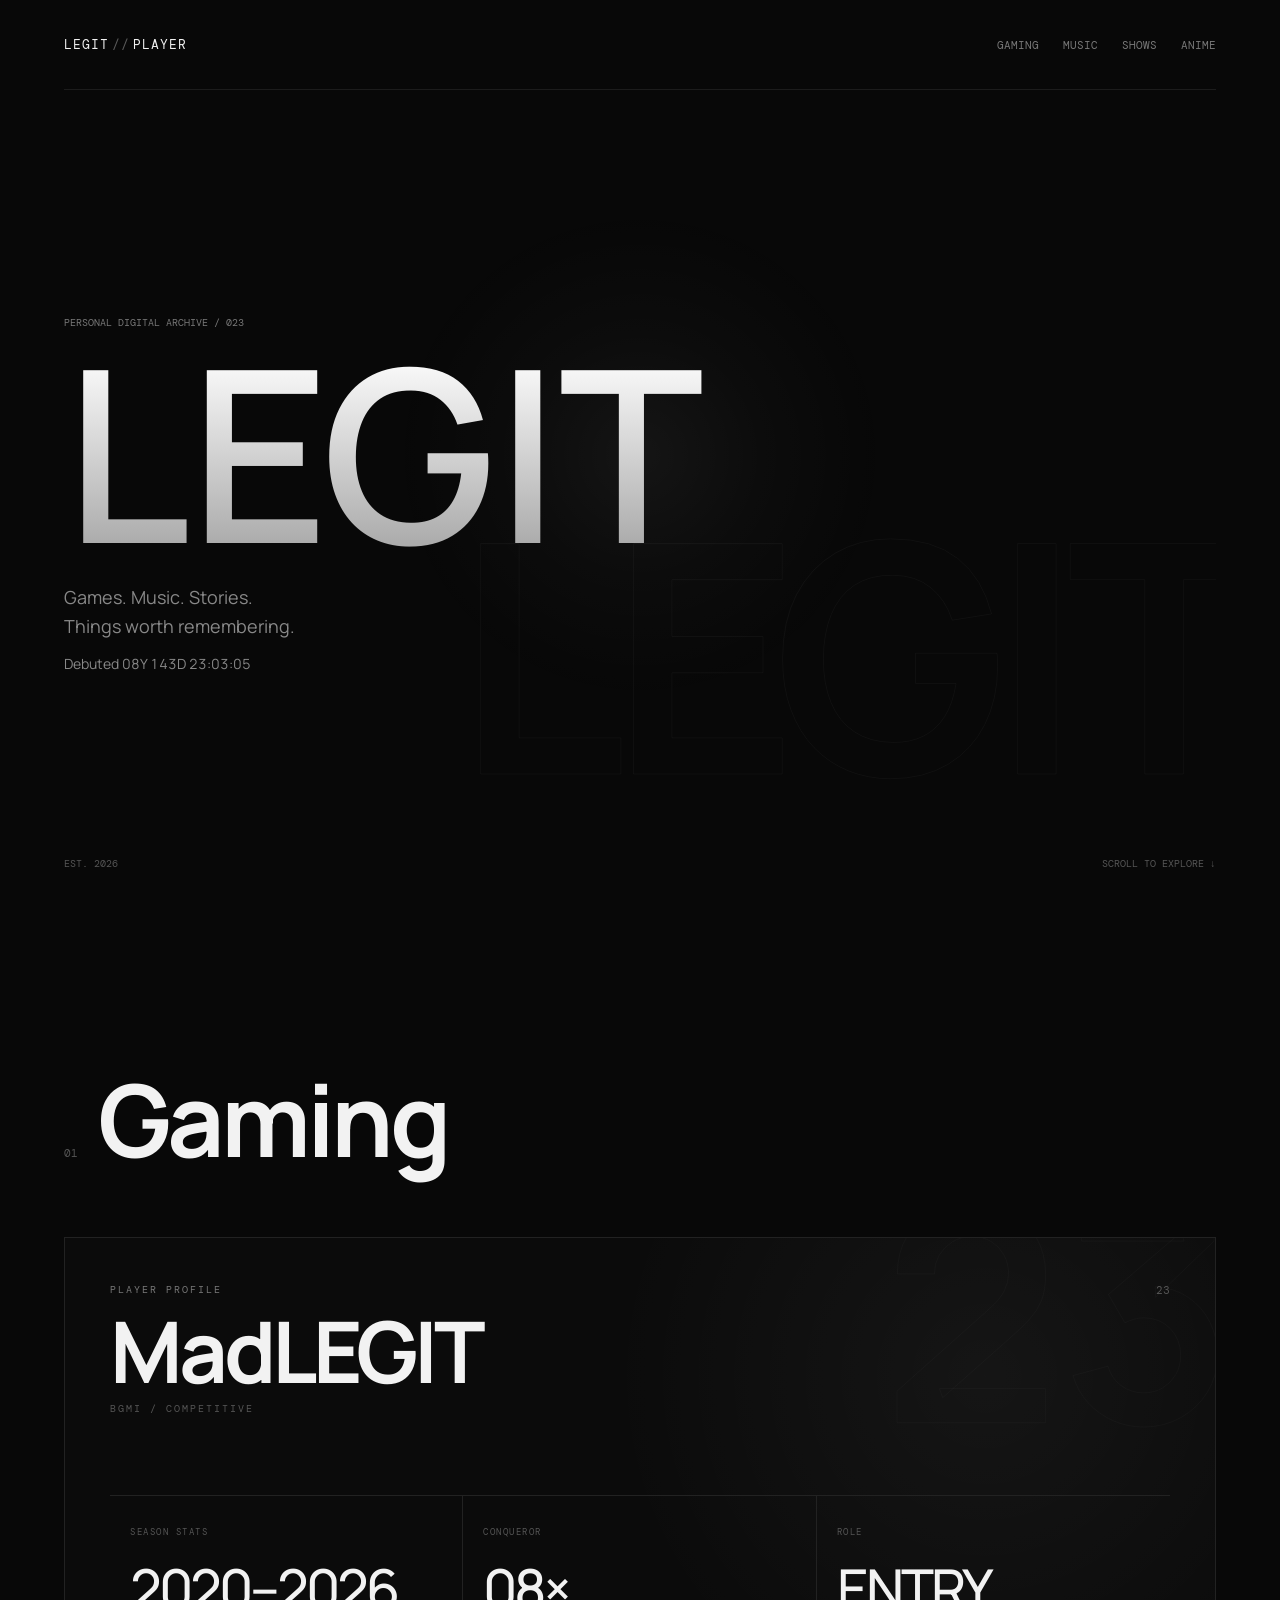
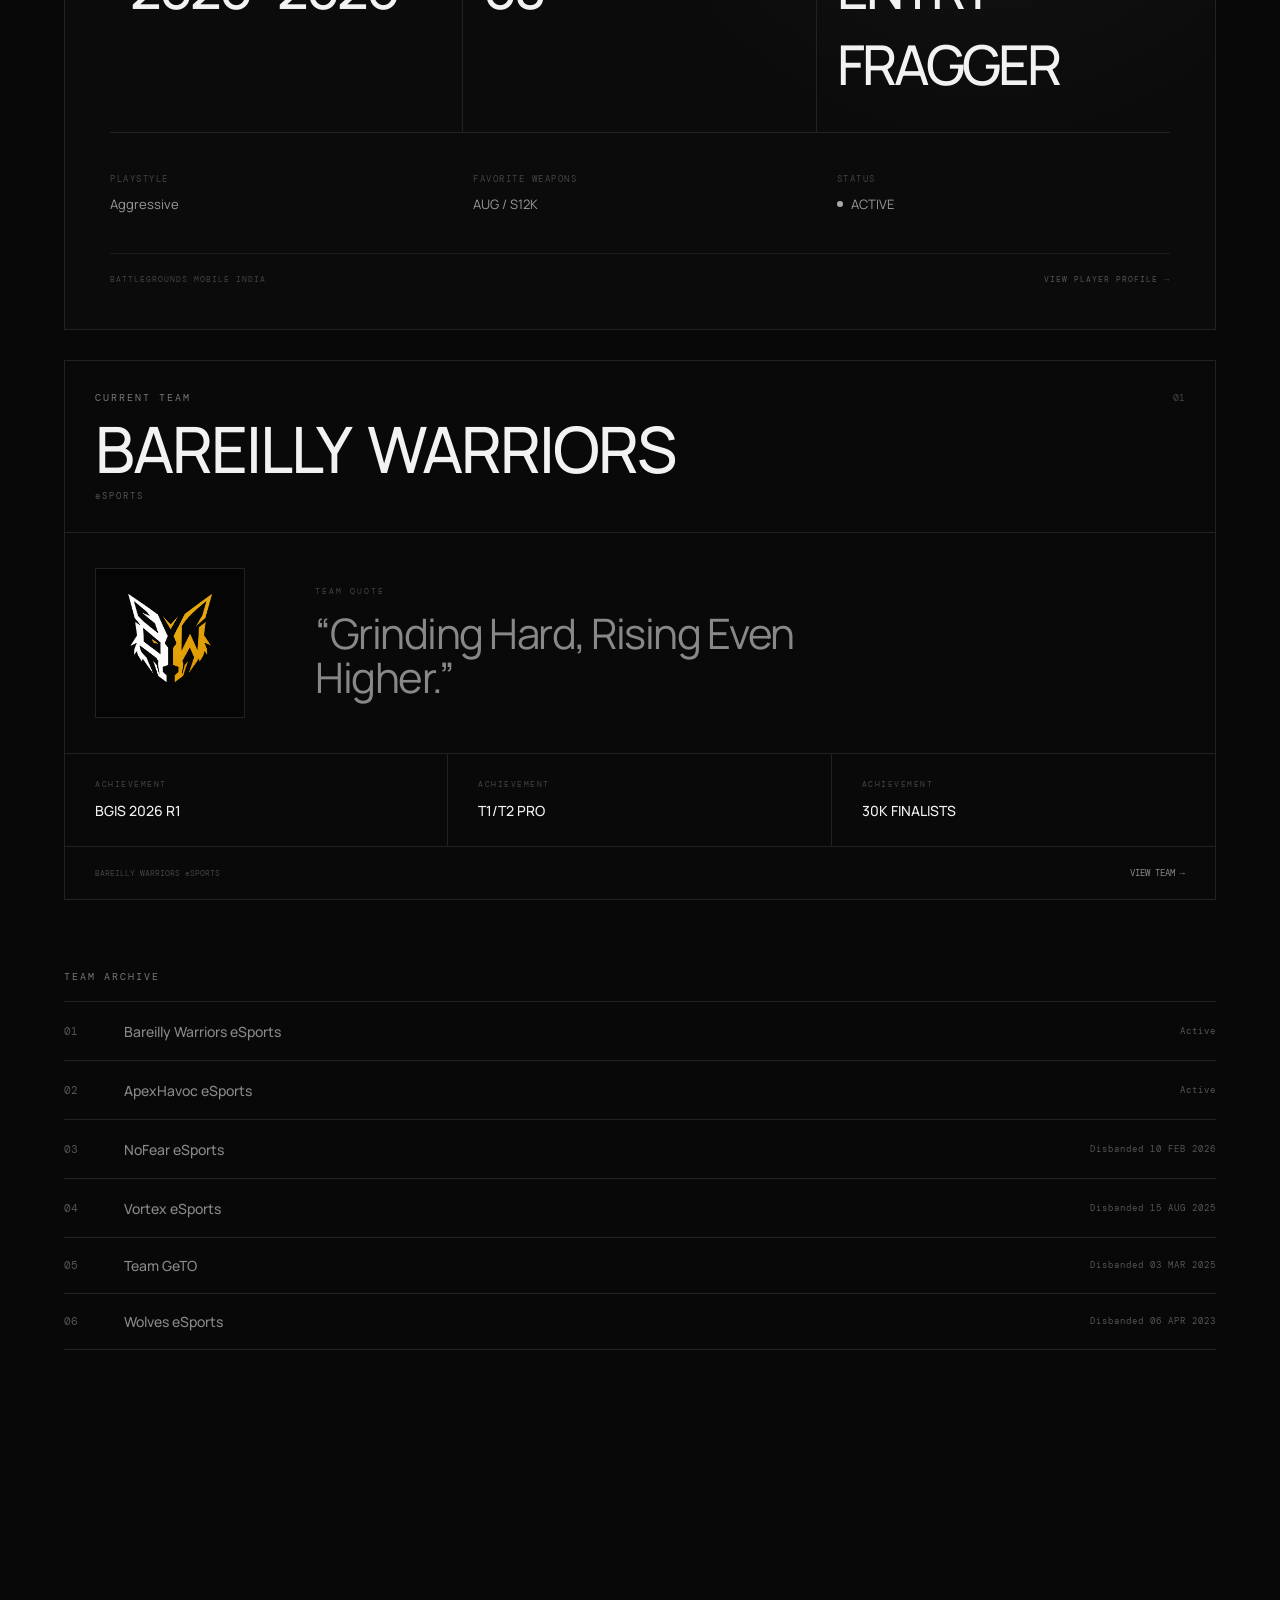
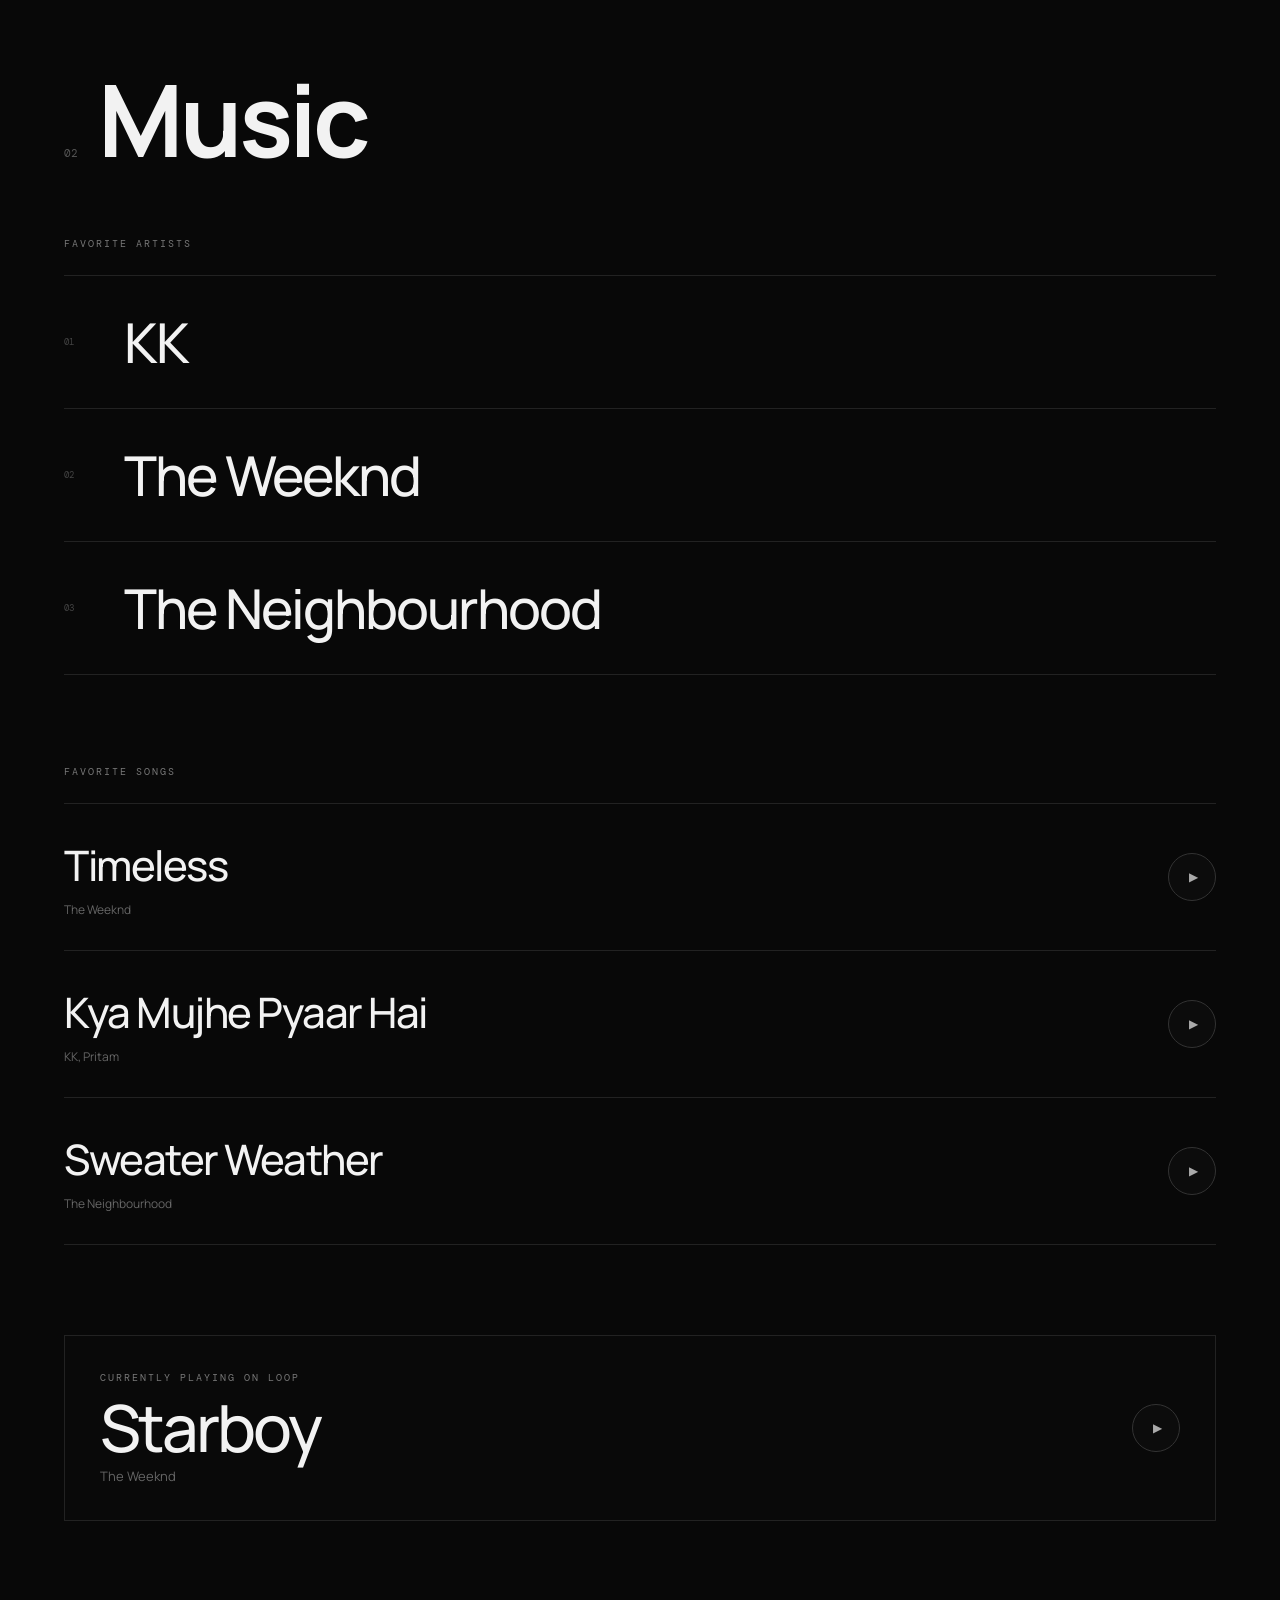
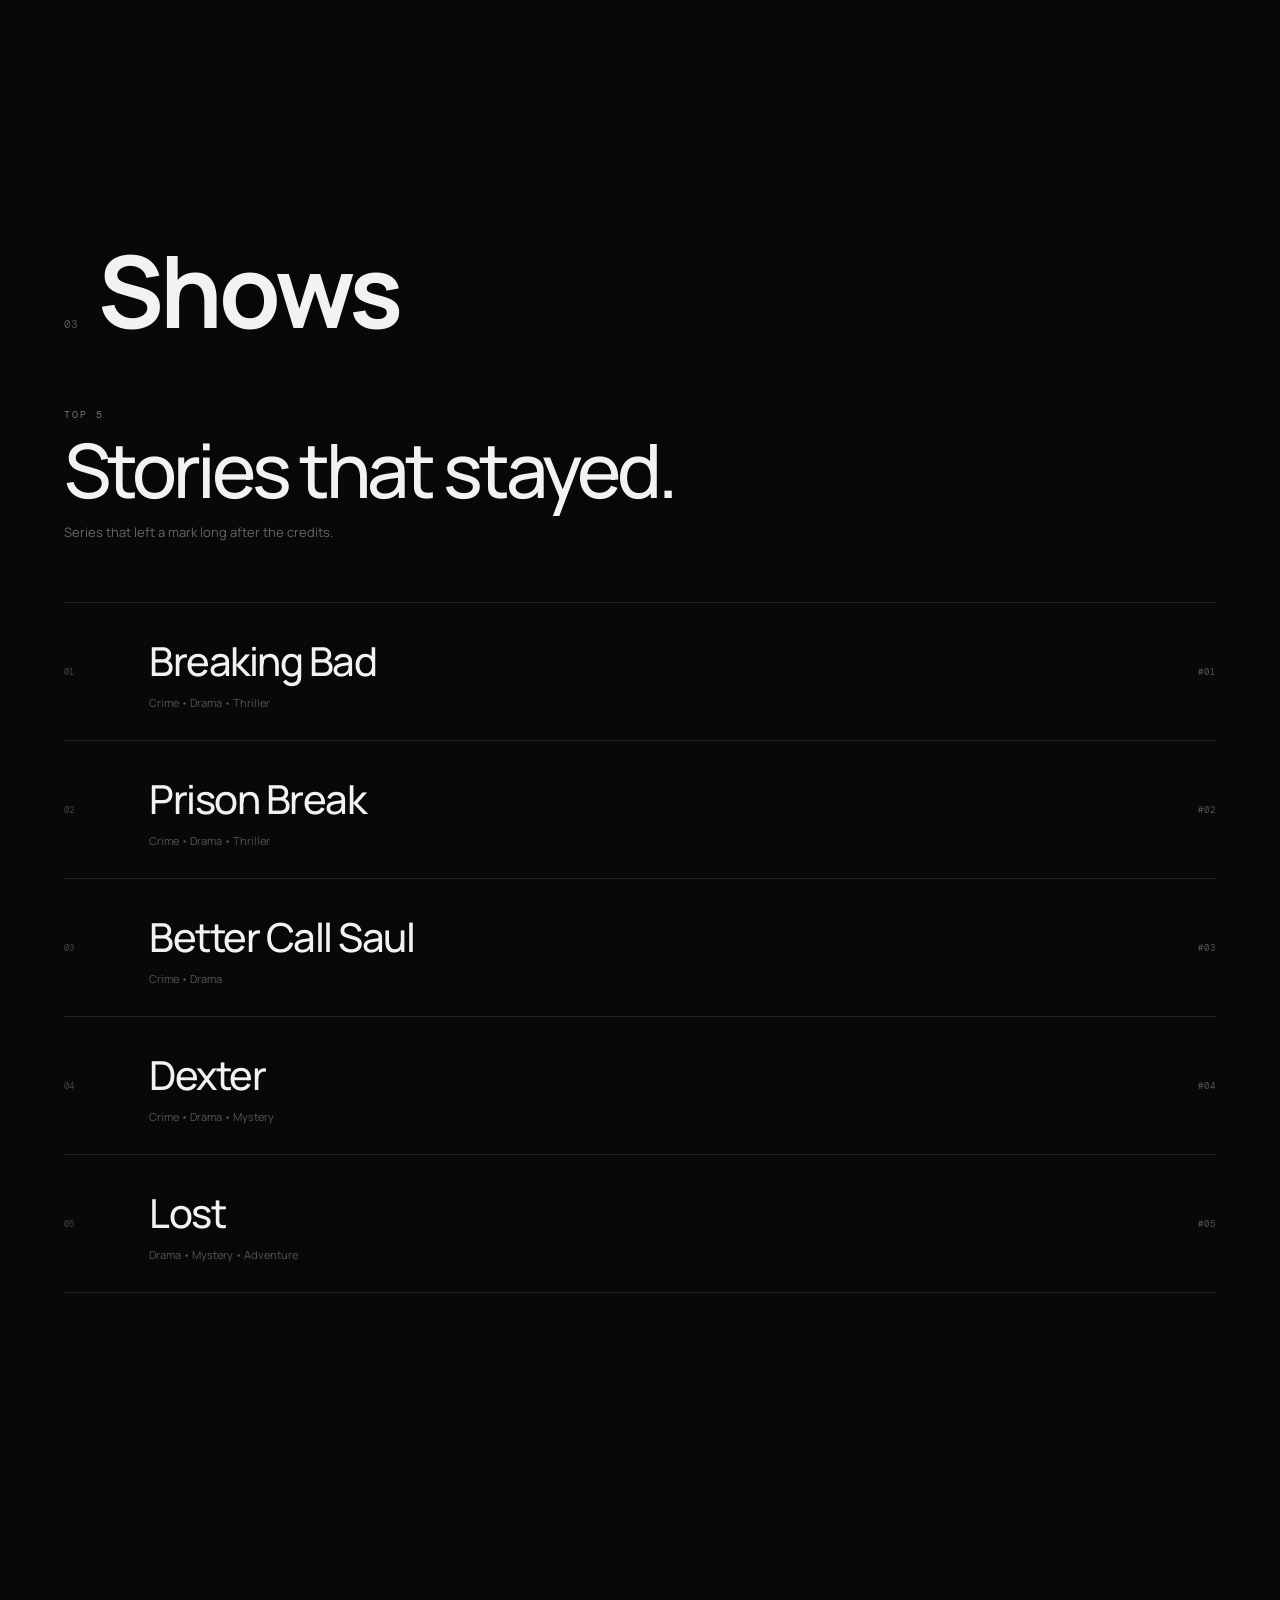
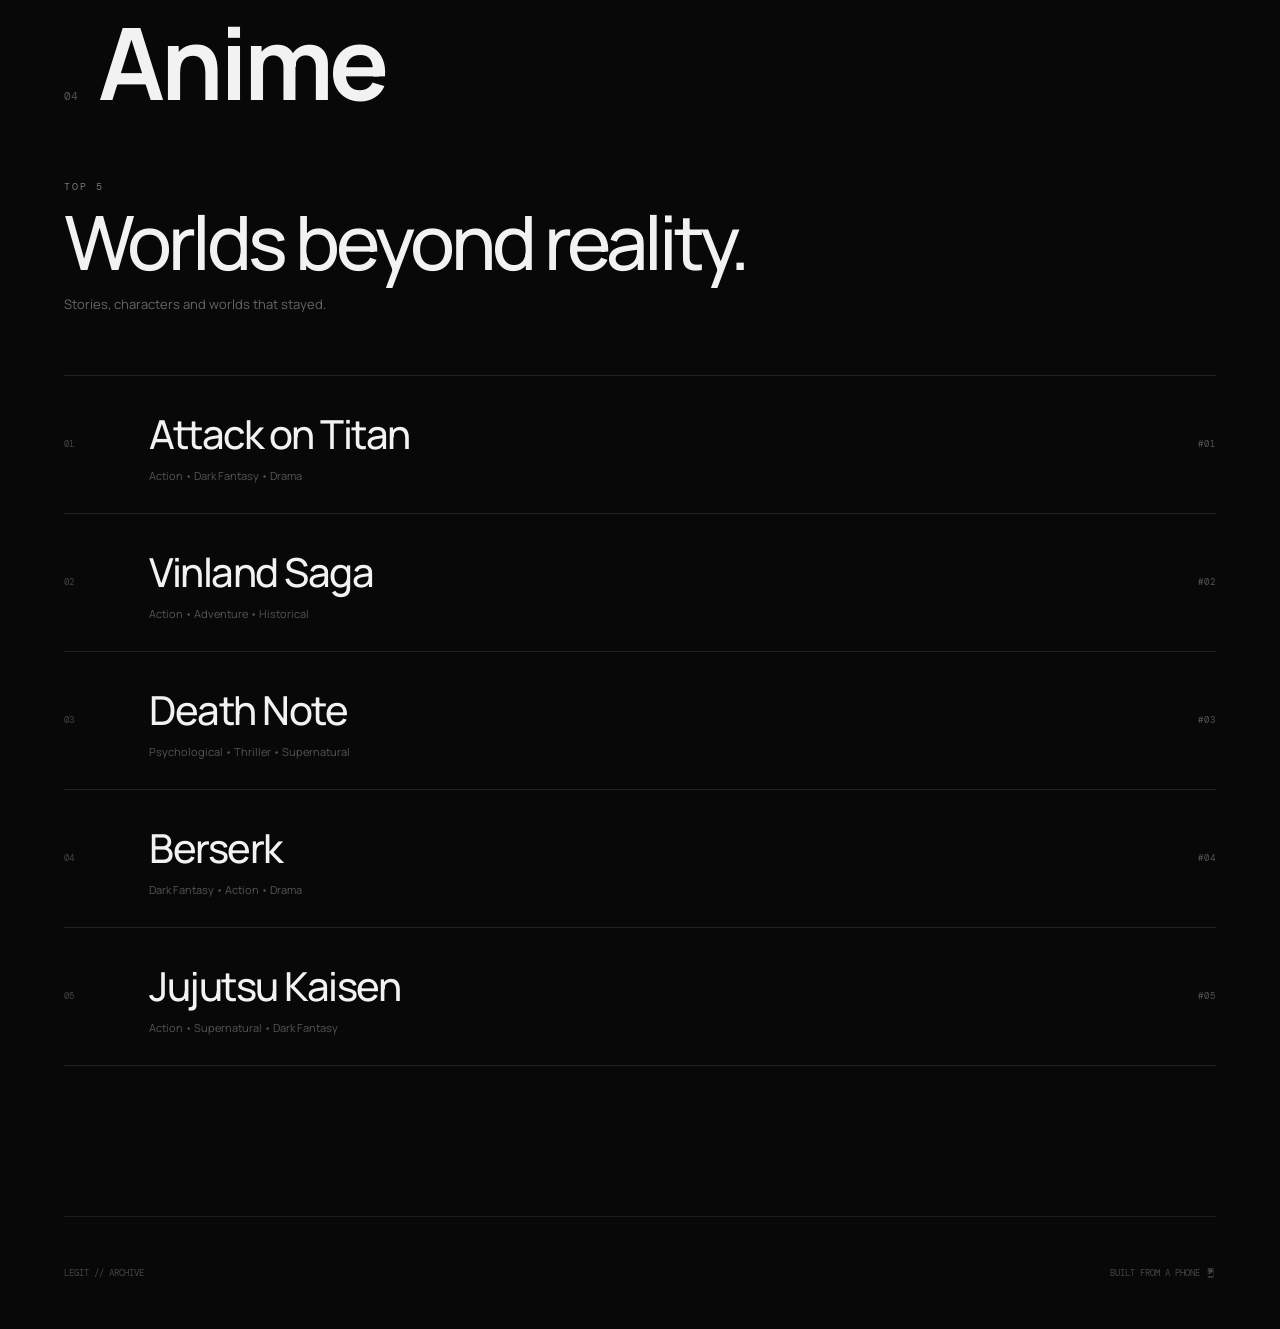
==== commit 14a6f384: "Update index.html" ====
--- a/index.html
+++ b/index.html
@@ -7,6 +7,7 @@
     <title>LEGIT // ARCHIVE</title>
 
     <link rel="stylesheet" href="style.css">
+    <link rel="manifest" href="manifest.json">
 </head>
 
 <body>
@@ -730,4 +731,4 @@
     <script src="script.js"></script>
 
 </body>
-</html>+</html>
